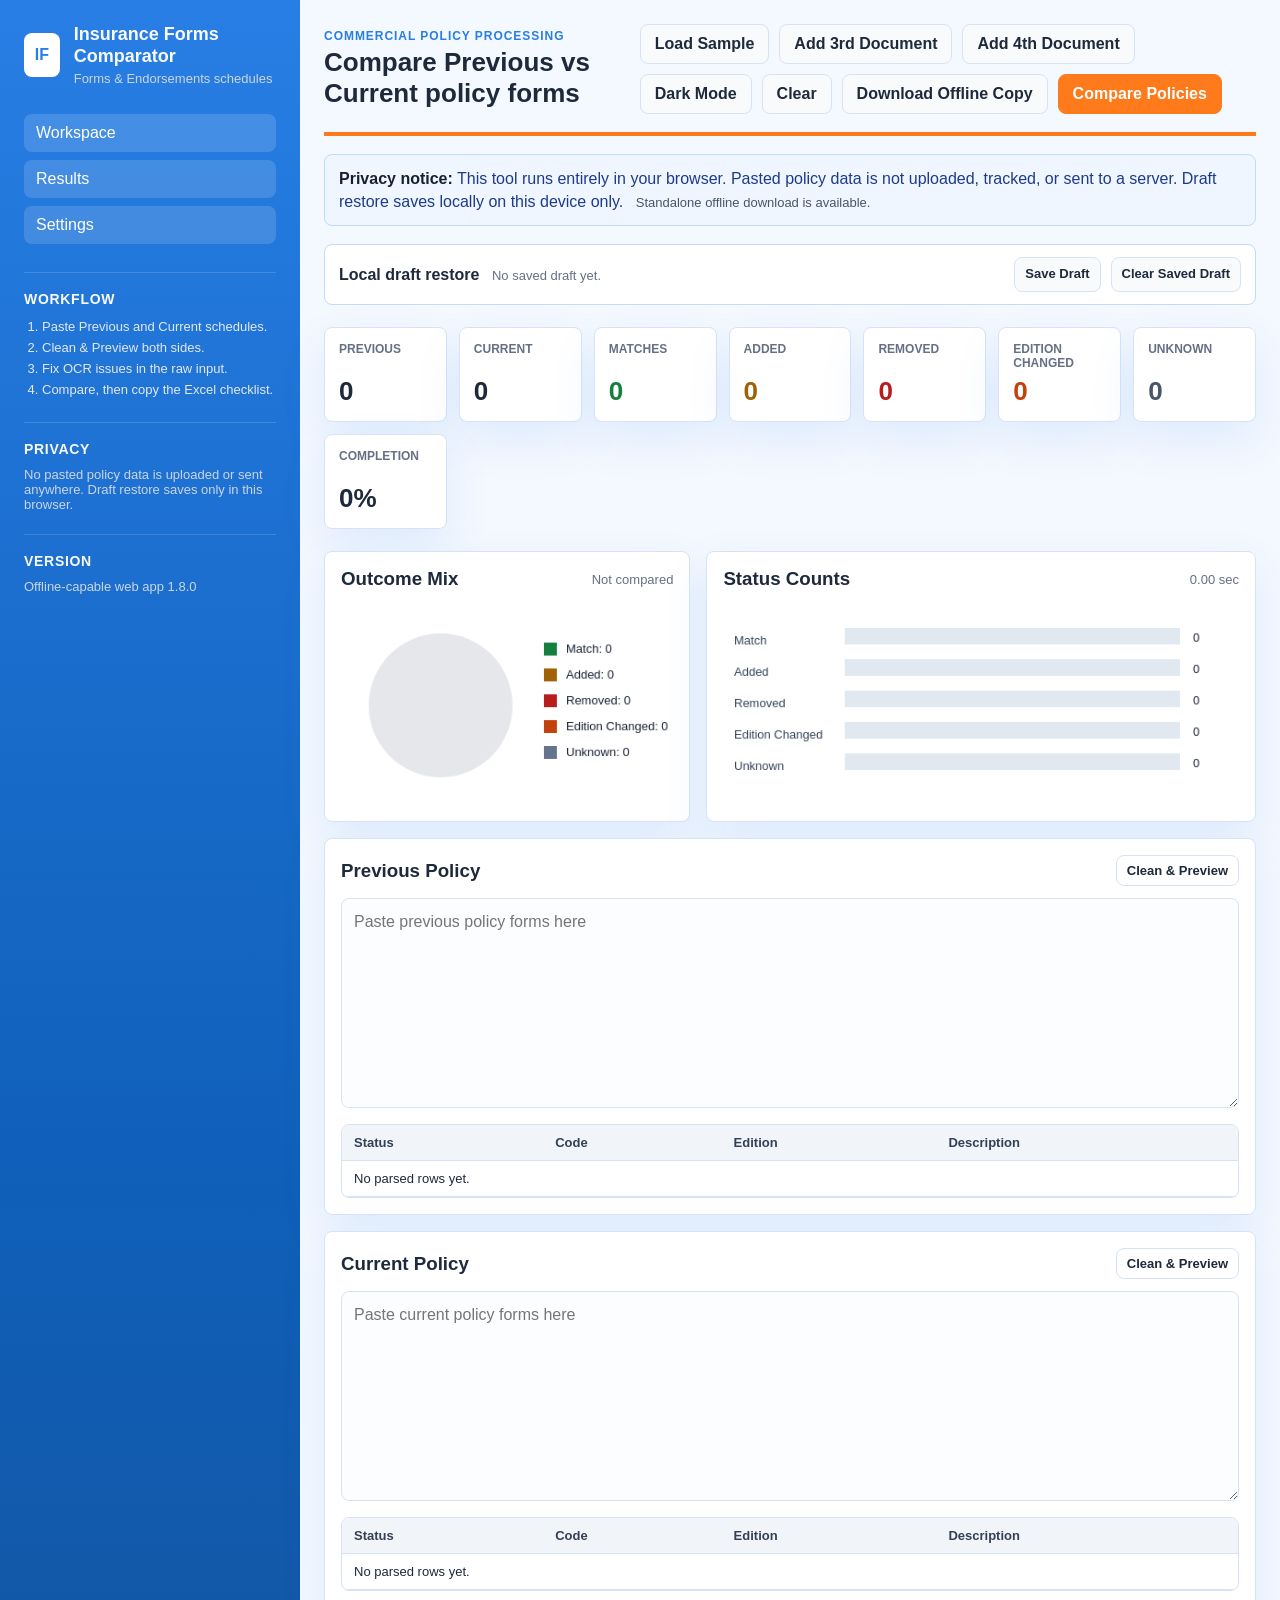
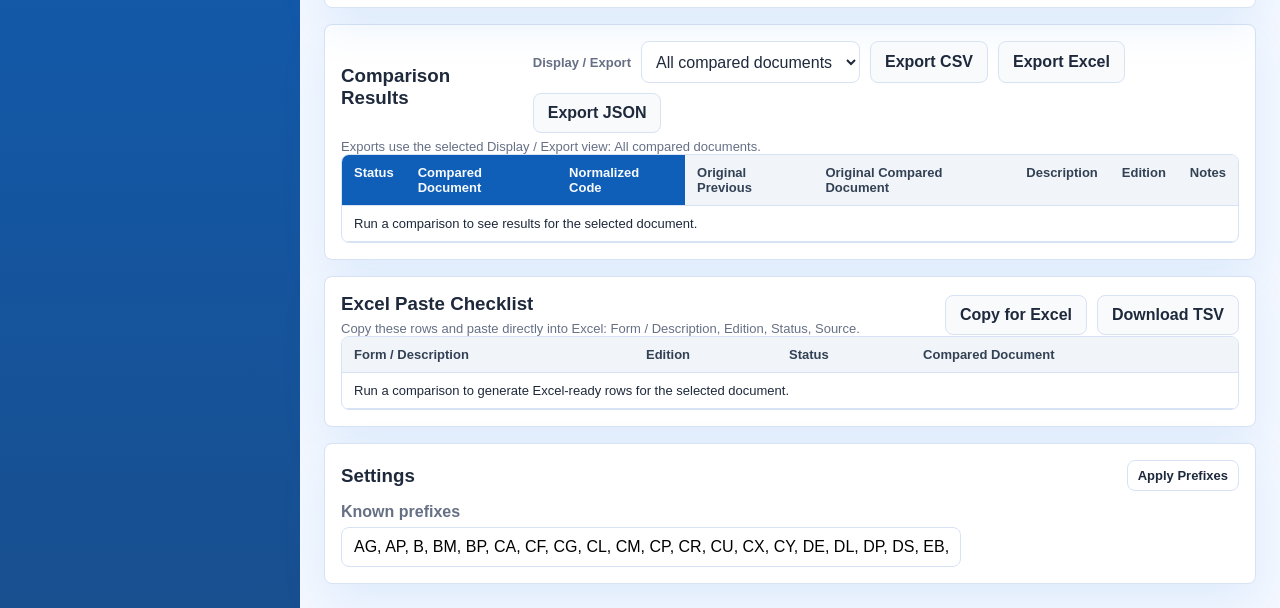
==== web/index.html @ 6ce3d9db "Initial offline forms checker backup" ====
<!doctype html>
<html lang="en">
  <head>
    <meta charset="utf-8" />
    <meta name="viewport" content="width=device-width, initial-scale=1" />
    <title>Insurance Forms Comparator</title>
    <meta
      name="description"
      content="Offline-capable browser comparator for insurance forms and endorsements schedules."
    />
    <meta name="theme-color" content="#111827" />
    <link rel="manifest" href="./manifest.json" />
    <link rel="stylesheet" href="./styles.css" />
  </head>
  <body>
    <div class="app-shell">
      <aside class="sidebar">
        <div class="brand">
          <div class="brand-mark">IF</div>
          <div>
            <h1>Insurance Forms Comparator</h1>
            <p>Forms & Endorsements schedules</p>
          </div>
        </div>

        <nav class="nav-list" aria-label="Workspace sections">
          <a href="#workspace">Workspace</a>
          <a href="#results">Results</a>
          <a href="#settings">Settings</a>
        </nav>

        <section class="side-panel">
          <h2>Workflow</h2>
          <ol>
          <li>Paste Previous and Current schedules.</li>
            <li>Clean & Preview both sides.</li>
            <li>Fix OCR issues in the raw input.</li>
          <li>Compare, then copy the Excel checklist.</li>
          </ol>
        </section>

        <section class="side-panel compact">
          <h2>Privacy</h2>
          <p>No pasted policy data is uploaded or sent anywhere. Draft restore saves only in this browser.</p>
        </section>

        <section class="side-panel compact">
          <h2>Version</h2>
          <p>Offline-capable web app 1.8.0</p>
        </section>
      </aside>

      <main class="main">
        <header class="topbar">
          <div>
            <p class="eyebrow">Commercial policy processing</p>
            <h2>Compare Previous vs Current policy forms</h2>
          </div>
          <div class="toolbar">
            <button class="btn secondary" id="loadSamplesBtn" type="button">Load Sample</button>
            <button class="btn secondary" id="showQuoteBtn" type="button">Add 3rd Document</button>
            <button class="btn secondary" id="showFourthBtn" type="button">Add 4th Document</button>
            <button class="btn secondary" id="themeToggleBtn" type="button">Dark Mode</button>
            <button class="btn secondary" id="clearBtn" type="button">Clear</button>
            <a class="btn secondary" id="downloadOfflineLink" href="./insurance-forms-comparator-offline.html" download>
              Download Offline Copy
            </a>
            <button class="btn primary" id="compareBtn" type="button">Compare Policies</button>
          </div>
        </header>

        <section class="privacy-banner" aria-label="Privacy and offline notice">
          <strong>Privacy notice:</strong>
          This tool runs entirely in your browser. Pasted policy data is not uploaded, tracked, or sent to a server.
          Draft restore saves locally on this device only.
          <span id="offlineStatus">Offline copy ready after first load.</span>
        </section>

        <section class="memory-banner" aria-label="Local draft restore">
          <div>
            <strong>Local draft restore</strong>
            <span id="memoryStatus">No saved draft yet.</span>
          </div>
          <div class="toolbar">
            <button class="btn secondary small" id="saveDraftBtn" type="button">Save Draft</button>
            <button class="btn secondary small" id="clearDraftBtn" type="button">Clear Saved Draft</button>
          </div>
        </section>

        <section class="metrics" aria-label="Comparison summary">
          <div class="metric">
            <span>Previous</span>
            <strong id="metricPrevious">0</strong>
          </div>
          <div class="metric">
            <span>Current</span>
            <strong id="metricCurrent">0</strong>
          </div>
          <div class="metric good">
            <span>Matches</span>
            <strong id="metricMatch">0</strong>
          </div>
          <div class="metric added">
            <span>Added</span>
            <strong id="metricAdded">0</strong>
          </div>
          <div class="metric removed">
            <span>Removed</span>
            <strong id="metricRemoved">0</strong>
          </div>
          <div class="metric changed">
            <span>Edition Changed</span>
            <strong id="metricChanged">0</strong>
          </div>
          <div class="metric unknown">
            <span>Unknown</span>
            <strong id="metricUnknown">0</strong>
          </div>
          <div class="metric">
            <span>Completion</span>
            <strong id="metricCompletion">0%</strong>
          </div>
        </section>

        <section class="dashboard-grid">
          <div class="chart-panel">
            <div class="section-head">
              <h3>Outcome Mix</h3>
              <span id="lastCompared">Not compared</span>
            </div>
            <canvas id="pieChart" width="360" height="220" aria-label="Outcome mix chart"></canvas>
          </div>
          <div class="chart-panel">
            <div class="section-head">
              <h3>Status Counts</h3>
              <span id="comparisonTime">0.00 sec</span>
            </div>
            <canvas id="barChart" width="560" height="220" aria-label="Status count chart"></canvas>
          </div>
        </section>

        <section class="workspace" id="workspace">
          <article class="policy-pane">
            <div class="section-head">
              <h3>Previous Policy</h3>
              <button class="btn small" id="cleanPreviousBtn" type="button">Clean & Preview</button>
            </div>
            <textarea id="previousInput" spellcheck="false" placeholder="Paste previous policy forms here"></textarea>
            <div class="preview-table-wrap">
              <table>
                <thead>
                  <tr>
                    <th>Status</th>
                    <th>Code</th>
                    <th>Edition</th>
                    <th>Description</th>
                  </tr>
                </thead>
                <tbody id="previousPreview"></tbody>
              </table>
            </div>
          </article>

          <article class="policy-pane">
            <div class="section-head">
              <h3>Current Policy</h3>
              <button class="btn small" id="cleanCurrentBtn" type="button">Clean & Preview</button>
            </div>
            <textarea id="currentInput" spellcheck="false" placeholder="Paste current policy forms here"></textarea>
            <div class="preview-table-wrap">
              <table>
                <thead>
                  <tr>
                    <th>Status</th>
                    <th>Code</th>
                    <th>Edition</th>
                    <th>Description</th>
                  </tr>
                </thead>
                <tbody id="currentPreview"></tbody>
              </table>
            </div>
          </article>

          <article class="policy-pane optional-doc hidden" id="quotePane">
            <div class="section-head">
              <h3>Quote / 3rd Document</h3>
              <div class="toolbar">
                <button class="btn small" id="collapseQuoteBtn" type="button">Minimize</button>
                <button class="btn small danger" id="removeQuoteBtn" type="button">Remove</button>
                <button class="btn small" id="cleanQuoteBtn" type="button">Clean & Preview</button>
              </div>
            </div>
            <textarea id="quoteInput" spellcheck="false" placeholder="Paste quote or third schedule here"></textarea>
            <div class="preview-table-wrap">
              <table>
                <thead>
                  <tr>
                    <th>Status</th>
                    <th>Code</th>
                    <th>Edition</th>
                    <th>Description</th>
                  </tr>
                </thead>
                <tbody id="quotePreview"></tbody>
              </table>
            </div>
          </article>

          <article class="policy-pane optional-doc hidden" id="fourthPane">
            <div class="section-head">
              <h3>4th Document</h3>
              <div class="toolbar">
                <button class="btn small" id="collapseFourthBtn" type="button">Minimize</button>
                <button class="btn small danger" id="removeFourthBtn" type="button">Remove</button>
                <button class="btn small" id="cleanFourthBtn" type="button">Clean & Preview</button>
              </div>
            </div>
            <textarea id="fourthInput" spellcheck="false" placeholder="Paste fourth schedule here"></textarea>
            <div class="preview-table-wrap">
              <table>
                <thead>
                  <tr>
                    <th>Status</th>
                    <th>Code</th>
                    <th>Edition</th>
                    <th>Description</th>
                  </tr>
                </thead>
                <tbody id="fourthPreview"></tbody>
              </table>
            </div>
          </article>
        </section>

        <section class="results-section" id="results">
          <div class="section-head">
            <h3>Comparison Results</h3>
            <div class="toolbar">
              <label class="select-label" for="resultViewSelect">Display / Export</label>
              <select id="resultViewSelect">
                <option value="all">All compared documents</option>
                <option value="Current Policy">Current Policy</option>
                <option value="Quote / 3rd Document">3rd Document</option>
                <option value="4th Document">4th Document</option>
              </select>
              <button class="btn secondary" id="exportCsvBtn" type="button">Export CSV</button>
              <button class="btn secondary" id="exportExcelBtn" type="button">Export Excel</button>
              <button class="btn secondary" id="exportJsonBtn" type="button">Export JSON</button>
            </div>
          </div>
          <p class="section-note" id="exportScopeNote">Exports use the selected Display / Export view.</p>
          <div class="results-table-wrap">
            <table class="result-table">
              <thead>
                <tr>
                  <th>Status</th>
                  <th>Compared Document</th>
                  <th>Normalized Code</th>
                  <th>Original Previous</th>
                  <th>Original Compared Document</th>
                  <th>Description</th>
                  <th>Edition</th>
                  <th>Notes</th>
                </tr>
              </thead>
              <tbody id="resultsBody"></tbody>
            </table>
          </div>
        </section>

        <section class="results-section" id="excelChecklist">
          <div class="section-head">
            <div>
              <h3>Excel Paste Checklist</h3>
              <p class="section-note">Copy these rows and paste directly into Excel: Form / Description, Edition, Status, Source.</p>
            </div>
            <div class="toolbar">
              <button class="btn secondary" id="copyExcelBtn" type="button">Copy for Excel</button>
              <button class="btn secondary" id="downloadTsvBtn" type="button">Download TSV</button>
            </div>
          </div>
          <div class="results-table-wrap">
            <table>
              <thead>
                <tr>
                  <th>Form / Description</th>
                  <th>Edition</th>
                  <th>Status</th>
                  <th>Compared Document</th>
                </tr>
              </thead>
              <tbody id="excelChecklistBody"></tbody>
            </table>
          </div>
        </section>

        <section class="settings-section" id="settings">
          <div class="section-head">
            <h3>Settings</h3>
            <button class="btn small" id="applySettingsBtn" type="button">Apply Prefixes</button>
          </div>
          <label for="prefixInput">Known prefixes</label>
          <input
            id="prefixInput"
            type="text"
            value="AG, AP, B, BM, BP, CA, CF, CG, CL, CM, CP, CR, CU, CX, CY, DE, DL, DP, DS, EB, EP, FB, FL, FO, FP, GI, HO, IH, IL, IM, IN, MC, MI, MM, MP, OP, PM, PP, PR, SE, SF, TC, WC"
          />
        </section>
      </main>
    </div>

    <script src="./parser.js"></script>
    <script src="./compare.js"></script>
    <script src="./app.js"></script>
  </body>
</html>
---- web/styles.css ----
:root {
  --bg: #f4f8ff;
  --panel: #ffffff;
  --ink: #1e293b;
  --muted: #667085;
  --line: #d7e3f5;
  --navy: #0f4c9a;
  --blue: #287ee4;
  --blue-dark: #0f5fb9;
  --accent: #ff7a1a;
  --accent-dark: #e35f00;
  --green: #15803d;
  --green-bg: #dcfce7;
  --yellow: #a16207;
  --yellow-bg: #fef9c3;
  --red: #b91c1c;
  --red-bg: #fee2e2;
  --orange: #c2410c;
  --orange-bg: #ffedd5;
  --gray-bg: #e5e7eb;
  --shadow: 0 18px 45px rgba(40, 126, 228, 0.1);
}

:root[data-theme="dark"] {
  --bg: #0b1220;
  --panel: #111827;
  --ink: #e5eefb;
  --muted: #a8b3c7;
  --line: #26364f;
  --navy: #60a5fa;
  --blue: #60a5fa;
  --blue-dark: #2563eb;
  --accent: #fb923c;
  --accent-dark: #f97316;
  --green: #86efac;
  --green-bg: #123421;
  --yellow: #fde68a;
  --yellow-bg: #3d330b;
  --red: #fca5a5;
  --red-bg: #3d1618;
  --orange: #fdba74;
  --orange-bg: #3f2411;
  --gray-bg: #273142;
  --shadow: 0 18px 45px rgba(0, 0, 0, 0.28);
}

* {
  box-sizing: border-box;
}

body {
  margin: 0;
  background: var(--bg);
  color: var(--ink);
  font-family: Aptos, "Segoe UI", Arial, sans-serif;
}

:root[data-theme="dark"] .sidebar {
  background: linear-gradient(180deg, #123b74 0%, #0b2c59 55%, #081f3d 100%);
}

:root[data-theme="dark"] .brand-mark {
  background: #eaf4ff;
  color: #0f5fb9;
}

:root[data-theme="dark"] .nav-list a {
  background: rgba(255, 255, 255, 0.1);
}

:root[data-theme="dark"] .privacy-banner {
  background: #102647;
  border-color: #1e5da8;
  color: #dbeafe;
}

:root[data-theme="dark"] .privacy-banner strong,
:root[data-theme="dark"] .privacy-banner span {
  color: #e5eefb;
}

:root[data-theme="dark"] .memory-banner {
  background: #111827;
  border-color: #26364f;
}

:root[data-theme="dark"] textarea,
:root[data-theme="dark"] input,
:root[data-theme="dark"] select,
:root[data-theme="dark"] .btn.secondary {
  background: #0f172a;
  border-color: #2c3f5f;
  color: #e5eefb;
}

:root[data-theme="dark"] th {
  background: #1f2d44;
  color: #e5eefb;
}

:root[data-theme="dark"] .result-table th:nth-child(-n + 3) {
  background: #1d4ed8;
}

:root[data-theme="dark"] tr.status-match td:nth-child(-n + 3) {
  background: #1b5e33;
}

:root[data-theme="dark"] tr.status-added td:nth-child(-n + 3) {
  background: #6d5408;
}

:root[data-theme="dark"] tr.status-removed td:nth-child(-n + 3) {
  background: #6f1d1d;
}

:root[data-theme="dark"] tr.status-edition-changed td:nth-child(-n + 3),
:root[data-theme="dark"] tr.status-revised td:nth-child(-n + 3) {
  background: #7c3d12;
}

:root[data-theme="dark"] tr.status-unknown-format td:nth-child(-n + 3),
:root[data-theme="dark"] tr.status-unknown td:nth-child(-n + 3) {
  background: #334155;
}

button,
input,
textarea {
  font: inherit;
}

.app-shell {
  display: grid;
  grid-template-columns: 300px minmax(0, 1fr);
  min-height: 100vh;
}

.sidebar {
  background: linear-gradient(180deg, #287ee4 0%, #0f5fb9 54%, #184f8f 100%);
  color: #f8fafc;
  padding: 24px;
}

.brand {
  display: flex;
  gap: 14px;
  align-items: center;
}

.brand-mark {
  display: grid;
  width: 44px;
  height: 44px;
  place-items: center;
  border: 1px solid rgba(255, 255, 255, 0.24);
  background: #ffffff;
  color: #287ee4;
  border-radius: 8px;
  font-weight: 800;
}

.brand h1 {
  margin: 0;
  font-size: 18px;
  line-height: 1.2;
}

.brand p,
.side-panel p {
  margin: 4px 0 0;
  color: #cbd5e1;
  font-size: 13px;
}

.nav-list {
  display: grid;
  gap: 8px;
  margin: 28px 0;
}

.nav-list a {
  color: #ffffff;
  text-decoration: none;
  padding: 10px 12px;
  border-radius: 8px;
  background: rgba(255, 255, 255, 0.14);
}

.side-panel {
  padding-top: 18px;
  border-top: 1px solid rgba(255, 255, 255, 0.15);
}

.side-panel h2 {
  margin: 0 0 10px;
  font-size: 14px;
  text-transform: uppercase;
  letter-spacing: 0.05em;
}

.side-panel ol {
  margin: 0;
  padding-left: 18px;
  color: #e2e8f0;
  line-height: 1.6;
  font-size: 13px;
}

.compact {
  margin-top: 22px;
}

.main {
  padding: 24px;
  min-width: 0;
}

.topbar,
.section-head {
  display: flex;
  align-items: center;
  justify-content: space-between;
  gap: 16px;
}

.eyebrow {
  margin: 0 0 4px;
  color: var(--blue);
  font-size: 12px;
  font-weight: 700;
  letter-spacing: 0.08em;
  text-transform: uppercase;
}

.topbar h2,
.section-head h3 {
  margin: 0;
}

.topbar h2 {
  font-size: 26px;
}

.toolbar {
  display: flex;
  flex-wrap: wrap;
  gap: 10px;
}

.privacy-banner,
.memory-banner {
  margin: 18px 0 0;
  padding: 12px 14px;
  border: 1px solid #bfdbfe;
  border-radius: 8px;
  background: #eff6ff;
  color: #1e3a8a;
  line-height: 1.45;
}

.privacy-banner strong {
  color: #172033;
}

.privacy-banner span {
  display: inline-block;
  margin-left: 8px;
  color: #475569;
  font-size: 13px;
}

.memory-banner {
  display: flex;
  align-items: center;
  justify-content: space-between;
  gap: 12px;
  background: #ffffff;
  color: var(--ink);
}

.memory-banner span {
  margin-left: 8px;
  color: var(--muted);
  font-size: 13px;
}

.hidden {
  display: none;
}

.collapsed-doc textarea,
.collapsed-doc .preview-table-wrap {
  display: none;
}

.collapsed-doc {
  box-shadow: none;
}

.section-note {
  margin: 6px 0 0;
  color: var(--muted);
  font-size: 13px;
}

.btn {
  display: inline-flex;
  align-items: center;
  border: 1px solid var(--line);
  background: #fff;
  color: var(--ink);
  padding: 10px 14px;
  border-radius: 8px;
  cursor: pointer;
  font-weight: 700;
  text-decoration: none;
}

.btn:hover {
  border-color: #93c5fd;
}

.btn.primary {
  background: var(--accent);
  color: #fff;
  border-color: var(--accent);
}

.btn.primary:hover {
  background: var(--accent-dark);
  border-color: var(--accent-dark);
}

.btn.secondary {
  background: #f8fafc;
}

.topbar {
  border-bottom: 4px solid var(--accent);
  padding-bottom: 18px;
}

.btn.small {
  padding: 7px 10px;
  font-size: 13px;
}

.btn.danger {
  color: var(--red);
  border-color: #fecaca;
  background: #fff7f7;
}

.select-label {
  align-self: center;
  color: var(--muted);
  font-size: 13px;
  font-weight: 700;
}

select {
  min-height: 42px;
  border: 1px solid var(--line);
  border-radius: 8px;
  background: #fff;
  color: var(--ink);
  padding: 0 10px;
  font: inherit;
}

.metrics {
  display: grid;
  grid-template-columns: repeat(auto-fit, minmax(118px, 1fr));
  gap: 12px;
  margin: 22px 0;
}

.metric,
.chart-panel,
.policy-pane,
.results-section,
.settings-section {
  background: var(--panel);
  border: 1px solid var(--line);
  border-radius: 8px;
  box-shadow: var(--shadow);
}

.metric {
  padding: 14px;
}

.metric span {
  display: block;
  min-height: 34px;
  color: var(--muted);
  font-size: 12px;
  font-weight: 700;
  text-transform: uppercase;
}

.metric strong {
  font-size: 26px;
}

.metric.good strong {
  color: var(--green);
}

.metric.added strong {
  color: var(--yellow);
}

.metric.removed strong {
  color: var(--red);
}

.metric.changed strong {
  color: var(--orange);
}

.metric.unknown strong {
  color: #475569;
}

.dashboard-grid,
.workspace {
  display: grid;
  grid-template-columns: 0.8fr 1.2fr;
  gap: 16px;
  margin-bottom: 16px;
}

.chart-panel,
.policy-pane,
.results-section,
.settings-section {
  padding: 16px;
  min-width: 0;
}

.section-head span {
  color: var(--muted);
  font-size: 13px;
}

canvas {
  display: block;
  width: 100%;
  max-height: 240px;
  margin-top: 12px;
}

textarea {
  width: 100%;
  height: 210px;
  margin: 12px 0;
  padding: 12px;
  border: 1px solid var(--line);
  border-radius: 8px;
  resize: vertical;
  color: var(--ink);
  background: #fbfdff;
  line-height: 1.4;
}

.preview-table-wrap,
.results-table-wrap {
  overflow: auto;
  border: 1px solid var(--line);
  border-radius: 8px;
}

table {
  width: 100%;
  border-collapse: collapse;
  min-width: 680px;
}

th,
td {
  padding: 10px 12px;
  border-bottom: 1px solid var(--line);
  text-align: left;
  vertical-align: top;
  font-size: 13px;
}

th {
  background: #f1f5f9;
  color: #334155;
  font-weight: 800;
}

.result-table th:nth-child(-n + 3) {
  background: var(--blue-dark);
  color: #f8fafc;
}

.result-group-row td {
  background: linear-gradient(90deg, var(--blue-dark), var(--blue)) !important;
  color: #f8fafc;
  font-weight: 800;
  letter-spacing: 0.01em;
}

.result-group-button {
  border: 0;
  background: transparent;
  color: inherit;
  cursor: pointer;
  font: inherit;
  font-weight: 800;
  padding: 0;
}

.result-group-meta {
  color: #eaf4ff;
  font-weight: 600;
  margin-left: 10px;
}

tr.status-match td {
  background: var(--green-bg);
}

tr.status-match td:nth-child(-n + 3) {
  background: #bbf7d0;
}

tr.status-added td {
  background: var(--yellow-bg);
}

tr.status-added td:nth-child(-n + 3) {
  background: #fde68a;
}

tr.status-removed td {
  background: var(--red-bg);
}

tr.status-removed td:nth-child(-n + 3) {
  background: #fecaca;
}

tr.status-edition-changed td {
  background: var(--orange-bg);
}

tr.status-edition-changed td:nth-child(-n + 3),
tr.status-revised td:nth-child(-n + 3) {
  background: #fed7aa;
}

tr.status-revised td {
  background: var(--orange-bg);
}

tr.status-unknown-format td,
tr.status-unknown td {
  background: var(--gray-bg);
}

tr.status-unknown-format td:nth-child(-n + 3),
tr.status-unknown td:nth-child(-n + 3) {
  background: #cbd5e1;
}

.results-section {
  margin-bottom: 16px;
}

.settings-section label {
  display: block;
  margin: 12px 0 6px;
  color: var(--muted);
  font-weight: 700;
}

.settings-section input {
  width: 100%;
  max-width: 620px;
  padding: 10px 12px;
  border: 1px solid var(--line);
  border-radius: 8px;
}

@media (max-width: 1500px) {
  .workspace {
    grid-template-columns: 1fr;
  }
}

@media (max-width: 1180px) {
  .app-shell {
    grid-template-columns: 1fr;
  }

  .sidebar {
    position: static;
  }

  .dashboard-grid {
    grid-template-columns: 1fr;
  }
}

@media (max-width: 700px) {
  .main,
  .sidebar {
    padding: 16px;
  }

  .topbar,
  .section-head,
  .memory-banner {
    align-items: flex-start;
    flex-direction: column;
  }

  .metrics {
    grid-template-columns: repeat(2, minmax(120px, 1fr));
  }
}
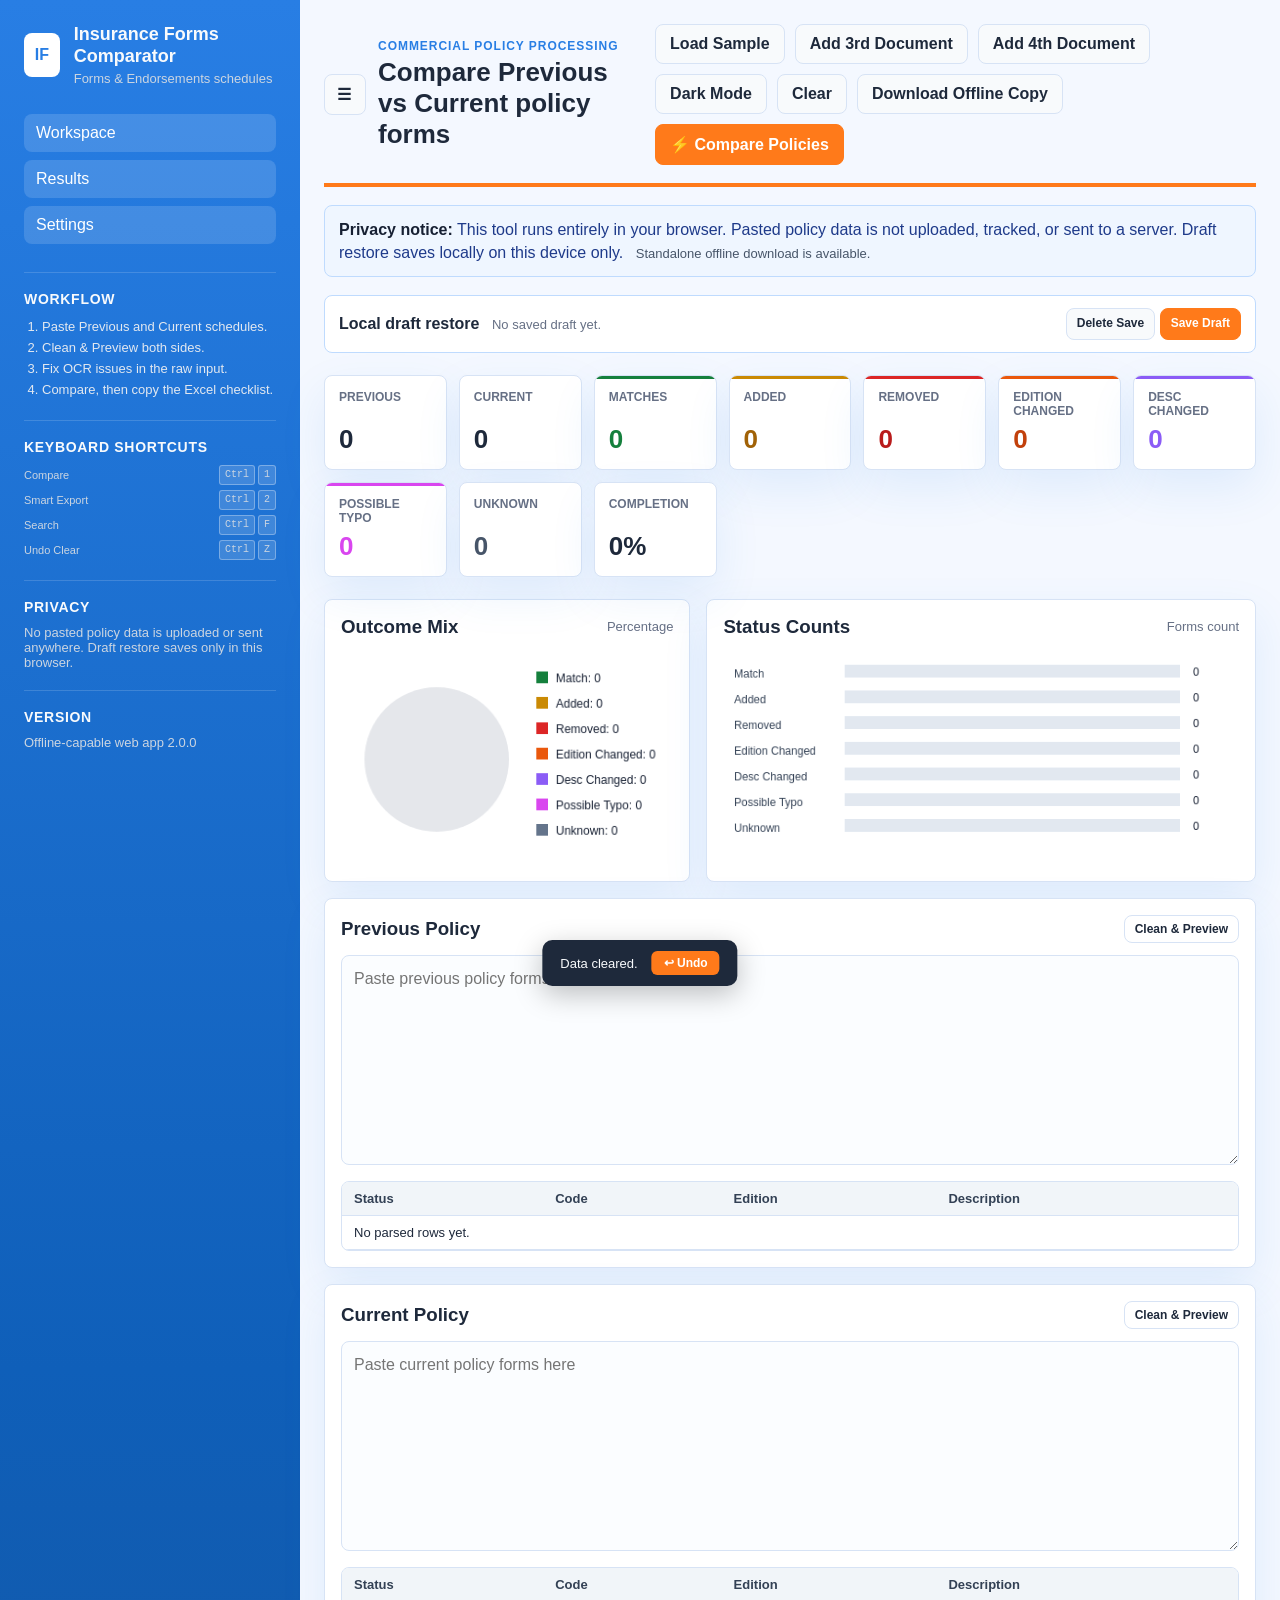
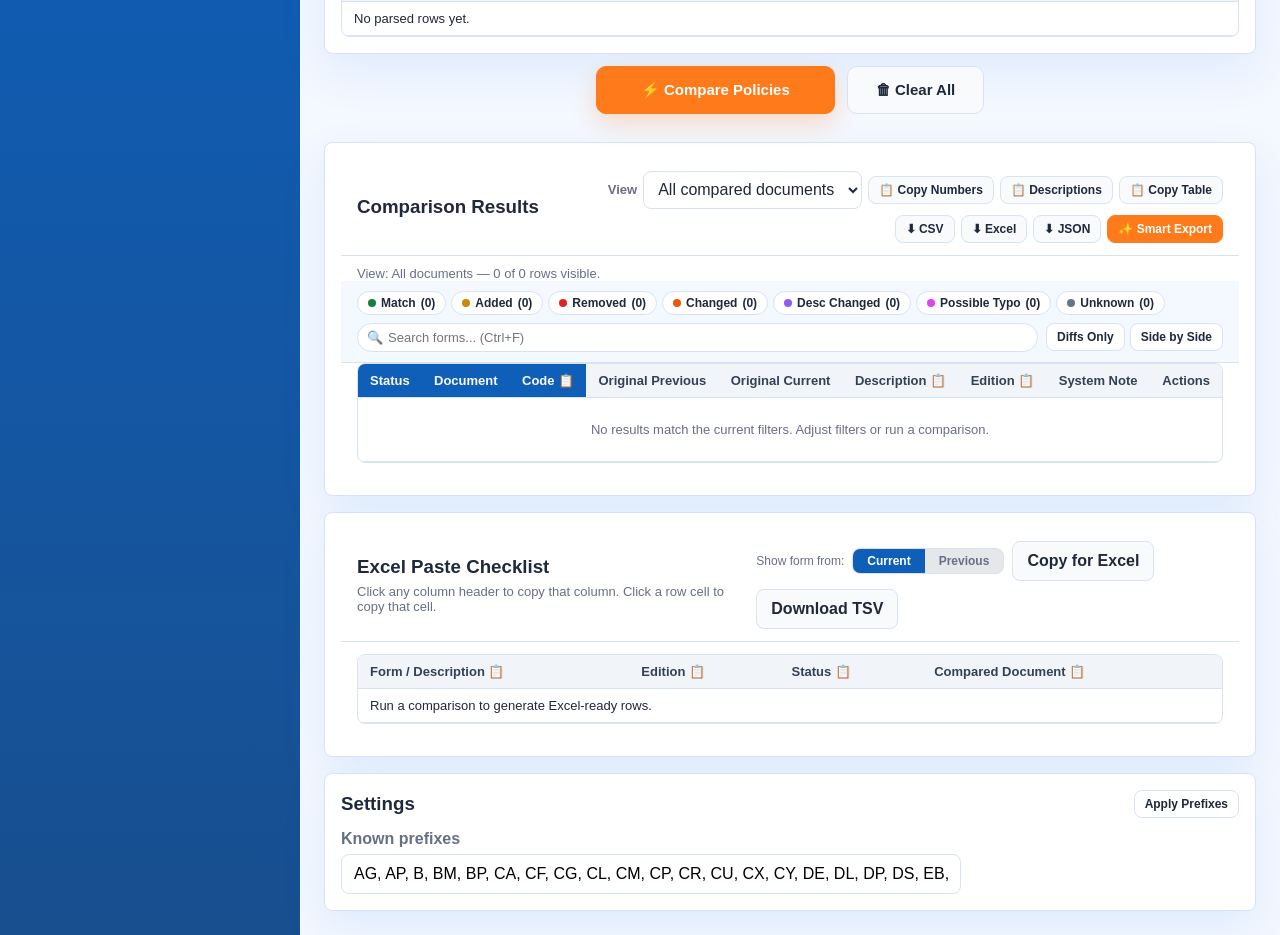
==== commit d34f737f: "feat: click-to-copy column headers, checklist toggle, sidebar fix, Vercel config - Add click-to-copy" ====
--- a/web/index.html
+++ b/web/index.html
@@ -6,7 +6,7 @@
     <title>Insurance Forms Comparator</title>
     <meta
       name="description"
-      content="Offline-capable browser comparator for insurance forms and endorsements schedules."
+      content="Offline-capable browser comparator for insurance forms and endorsements schedules. v2.0"
     />
     <meta name="theme-color" content="#111827" />
     <link rel="manifest" href="./manifest.json" />
@@ -14,12 +14,13 @@
   </head>
   <body>
     <div class="app-shell">
+      <!-- ===== SIDEBAR ===== -->
       <aside class="sidebar">
         <div class="brand">
           <div class="brand-mark">IF</div>
           <div>
             <h1>Insurance Forms Comparator</h1>
-            <p>Forms & Endorsements schedules</p>
+            <p>Forms &amp; Endorsements schedules</p>
           </div>
         </div>
 
@@ -32,11 +33,21 @@
         <section class="side-panel">
           <h2>Workflow</h2>
           <ol>
-          <li>Paste Previous and Current schedules.</li>
-            <li>Clean & Preview both sides.</li>
+            <li>Paste Previous and Current schedules.</li>
+            <li>Clean &amp; Preview both sides.</li>
             <li>Fix OCR issues in the raw input.</li>
-          <li>Compare, then copy the Excel checklist.</li>
+            <li>Compare, then copy the Excel checklist.</li>
           </ol>
+        </section>
+
+        <section class="side-panel compact">
+          <h2>Keyboard Shortcuts</h2>
+          <div class="shortcuts-list">
+            <div class="shortcut-row"><span>Compare</span><span><kbd class="kbd">Ctrl</kbd> <kbd class="kbd">1</kbd></span></div>
+            <div class="shortcut-row"><span>Smart Export</span><span><kbd class="kbd">Ctrl</kbd> <kbd class="kbd">2</kbd></span></div>
+            <div class="shortcut-row"><span>Search</span><span><kbd class="kbd">Ctrl</kbd> <kbd class="kbd">F</kbd></span></div>
+            <div class="shortcut-row"><span>Undo Clear</span><span><kbd class="kbd">Ctrl</kbd> <kbd class="kbd">Z</kbd></span></div>
+          </div>
         </section>
 
         <section class="side-panel compact">
@@ -46,15 +57,19 @@
 
         <section class="side-panel compact">
           <h2>Version</h2>
-          <p>Offline-capable web app 1.8.0</p>
+          <p>Offline-capable web app 2.0.0</p>
         </section>
       </aside>
 
+      <!-- ===== MAIN ===== -->
       <main class="main">
         <header class="topbar">
-          <div>
-            <p class="eyebrow">Commercial policy processing</p>
-            <h2>Compare Previous vs Current policy forms</h2>
+          <div style="display: flex; align-items: center; gap: 12px;">
+            <button class="btn secondary" id="toggleSidebarBtn" type="button" title="Toggle Sidebar" style="padding: 10px 12px; min-width: 42px;">☰</button>
+            <div>
+              <p class="eyebrow">Commercial policy processing</p>
+              <h2>Compare Previous vs Current policy forms</h2>
+            </div>
           </div>
           <div class="toolbar">
             <button class="btn secondary" id="loadSamplesBtn" type="button">Load Sample</button>
@@ -65,7 +80,7 @@
             <a class="btn secondary" id="downloadOfflineLink" href="./insurance-forms-comparator-offline.html" download>
               Download Offline Copy
             </a>
-            <button class="btn primary" id="compareBtn" type="button">Compare Policies</button>
+            <button class="btn primary" id="compareBtn" type="button">⚡ Compare Policies</button>
           </div>
         </header>
 
@@ -81,104 +96,69 @@
             <strong>Local draft restore</strong>
             <span id="memoryStatus">No saved draft yet.</span>
           </div>
-          <div class="toolbar">
-            <button class="btn secondary small" id="saveDraftBtn" type="button">Save Draft</button>
-            <button class="btn secondary small" id="clearDraftBtn" type="button">Clear Saved Draft</button>
-          </div>
-        </section>
-
+          <div>
+            <button class="btn secondary small" id="clearDraftBtn" type="button">Delete Save</button>
+            <button class="btn primary small" id="saveDraftBtn" type="button">Save Draft</button>
+            <button class="btn small danger" id="undoBtn" type="button" title="Recover cleared tables (Ctrl+Z)" style="display:none;">Undo Clear</button>
+          </div>
+        </section>
+
+        <!-- ===== METRICS ===== -->
         <section class="metrics" aria-label="Comparison summary">
-          <div class="metric">
-            <span>Previous</span>
-            <strong id="metricPrevious">0</strong>
-          </div>
-          <div class="metric">
-            <span>Current</span>
-            <strong id="metricCurrent">0</strong>
-          </div>
-          <div class="metric good">
-            <span>Matches</span>
-            <strong id="metricMatch">0</strong>
-          </div>
-          <div class="metric added">
-            <span>Added</span>
-            <strong id="metricAdded">0</strong>
-          </div>
-          <div class="metric removed">
-            <span>Removed</span>
-            <strong id="metricRemoved">0</strong>
-          </div>
-          <div class="metric changed">
-            <span>Edition Changed</span>
-            <strong id="metricChanged">0</strong>
-          </div>
-          <div class="metric unknown">
-            <span>Unknown</span>
-            <strong id="metricUnknown">0</strong>
-          </div>
-          <div class="metric">
-            <span>Completion</span>
-            <strong id="metricCompletion">0%</strong>
-          </div>
-        </section>
-
+          <div class="metric"><span>Previous</span><strong id="metricPrevious">0</strong></div>
+          <div class="metric"><span>Current</span><strong id="metricCurrent">0</strong></div>
+          <div class="metric good"><span>Matches</span><strong id="metricMatch">0</strong></div>
+          <div class="metric added"><span>Added</span><strong id="metricAdded">0</strong></div>
+          <div class="metric removed"><span>Removed</span><strong id="metricRemoved">0</strong></div>
+          <div class="metric changed"><span>Edition Changed</span><strong id="metricChanged">0</strong></div>
+          <div class="metric desc-changed"><span>Desc Changed</span><strong id="metricDescChanged">0</strong></div>
+          <div class="metric typo"><span>Possible Typo</span><strong id="metricTypo">0</strong></div>
+          <div class="metric unknown"><span>Unknown</span><strong id="metricUnknown">0</strong></div>
+          <div class="metric"><span>Completion</span><strong id="metricCompletion">0%</strong></div>
+        </section>
+
+        <!-- ===== HTML CHARTS ===== -->
+        <!-- Charts side-by-side -->
         <section class="dashboard-grid">
           <div class="chart-panel">
             <div class="section-head">
               <h3>Outcome Mix</h3>
-              <span id="lastCompared">Not compared</span>
-            </div>
-            <canvas id="pieChart" width="360" height="220" aria-label="Outcome mix chart"></canvas>
+              <span>Percentage</span>
+            </div>
+            <canvas id="pieChart" width="340" height="220" aria-label="Status distribution chart"></canvas>
           </div>
           <div class="chart-panel">
             <div class="section-head">
               <h3>Status Counts</h3>
-              <span id="comparisonTime">0.00 sec</span>
+              <span>Forms count</span>
             </div>
             <canvas id="barChart" width="560" height="220" aria-label="Status count chart"></canvas>
           </div>
         </section>
 
+        <!-- ===== WORKSPACE ===== -->
         <section class="workspace" id="workspace">
           <article class="policy-pane">
             <div class="section-head">
               <h3>Previous Policy</h3>
-              <button class="btn small" id="cleanPreviousBtn" type="button">Clean & Preview</button>
+              <button class="btn small" id="cleanPreviousBtn" type="button">Clean &amp; Preview</button>
             </div>
             <textarea id="previousInput" spellcheck="false" placeholder="Paste previous policy forms here"></textarea>
             <div class="preview-table-wrap">
-              <table>
-                <thead>
-                  <tr>
-                    <th>Status</th>
-                    <th>Code</th>
-                    <th>Edition</th>
-                    <th>Description</th>
-                  </tr>
-                </thead>
-                <tbody id="previousPreview"></tbody>
-              </table>
+              <table><thead><tr><th>Status</th><th>Code</th><th>Edition</th><th>Description</th></tr></thead>
+              <tbody id="previousPreview"></tbody></table>
             </div>
           </article>
 
           <article class="policy-pane">
             <div class="section-head">
               <h3>Current Policy</h3>
-              <button class="btn small" id="cleanCurrentBtn" type="button">Clean & Preview</button>
+              <button class="btn small" id="cleanCurrentBtn" type="button">Clean &amp; Preview</button>
             </div>
             <textarea id="currentInput" spellcheck="false" placeholder="Paste current policy forms here"></textarea>
             <div class="preview-table-wrap">
-              <table>
-                <thead>
-                  <tr>
-                    <th>Status</th>
-                    <th>Code</th>
-                    <th>Edition</th>
-                    <th>Description</th>
-                  </tr>
-                </thead>
-                <tbody id="currentPreview"></tbody>
-              </table>
+              <table><thead><tr><th>Status</th><th>Code</th><th>Edition</th><th>Description</th></tr></thead>
+              <tbody id="currentPreview"></tbody></table>
             </div>
           </article>
 
@@ -188,22 +168,13 @@
               <div class="toolbar">
                 <button class="btn small" id="collapseQuoteBtn" type="button">Minimize</button>
                 <button class="btn small danger" id="removeQuoteBtn" type="button">Remove</button>
-                <button class="btn small" id="cleanQuoteBtn" type="button">Clean & Preview</button>
+                <button class="btn small" id="cleanQuoteBtn" type="button">Clean &amp; Preview</button>
               </div>
             </div>
             <textarea id="quoteInput" spellcheck="false" placeholder="Paste quote or third schedule here"></textarea>
             <div class="preview-table-wrap">
-              <table>
-                <thead>
-                  <tr>
-                    <th>Status</th>
-                    <th>Code</th>
-                    <th>Edition</th>
-                    <th>Description</th>
-                  </tr>
-                </thead>
-                <tbody id="quotePreview"></tbody>
-              </table>
+              <table><thead><tr><th>Status</th><th>Code</th><th>Edition</th><th>Description</th></tr></thead>
+              <tbody id="quotePreview"></tbody></table>
             </div>
           </article>
 
@@ -213,101 +184,188 @@
               <div class="toolbar">
                 <button class="btn small" id="collapseFourthBtn" type="button">Minimize</button>
                 <button class="btn small danger" id="removeFourthBtn" type="button">Remove</button>
-                <button class="btn small" id="cleanFourthBtn" type="button">Clean & Preview</button>
+                <button class="btn small" id="cleanFourthBtn" type="button">Clean &amp; Preview</button>
               </div>
             </div>
             <textarea id="fourthInput" spellcheck="false" placeholder="Paste fourth schedule here"></textarea>
             <div class="preview-table-wrap">
-              <table>
-                <thead>
-                  <tr>
-                    <th>Status</th>
-                    <th>Code</th>
-                    <th>Edition</th>
-                    <th>Description</th>
-                  </tr>
-                </thead>
-                <tbody id="fourthPreview"></tbody>
-              </table>
+              <table><thead><tr><th>Status</th><th>Code</th><th>Edition</th><th>Description</th></tr></thead>
+              <tbody id="fourthPreview"></tbody></table>
             </div>
           </article>
         </section>
 
+        <!-- ===== COMPARE ACTION BAR ===== -->
+        <div class="compare-action-bar">
+          <button class="btn primary large-compare-btn" id="compareBtnWorkspace" type="button">⚡ Compare Policies</button>
+          <button class="btn secondary large-clear-btn" id="clearBtnWorkspace" type="button">🗑 Clear All</button>
+        </div>
+
+        <!-- ===== RESULTS SECTION ===== -->
         <section class="results-section" id="results">
-          <div class="section-head">
+          <!-- Head row: title + copy/export buttons -->
+          <div class="results-section-head">
             <h3>Comparison Results</h3>
-            <div class="toolbar">
-              <label class="select-label" for="resultViewSelect">Display / Export</label>
+            <div class="results-copy-group">
+              <label class="select-label" for="resultViewSelect">View</label>
               <select id="resultViewSelect">
                 <option value="all">All compared documents</option>
                 <option value="Current Policy">Current Policy</option>
                 <option value="Quote / 3rd Document">3rd Document</option>
                 <option value="4th Document">4th Document</option>
               </select>
-              <button class="btn secondary" id="exportCsvBtn" type="button">Export CSV</button>
-              <button class="btn secondary" id="exportExcelBtn" type="button">Export Excel</button>
-              <button class="btn secondary" id="exportJsonBtn" type="button">Export JSON</button>
-            </div>
-          </div>
-          <p class="section-note" id="exportScopeNote">Exports use the selected Display / Export view.</p>
-          <div class="results-table-wrap">
+              <button class="btn secondary small" id="copyFormNumbersBtn" type="button">📋 Copy Numbers</button>
+              <button class="btn secondary small" id="copyDescriptionsBtn" type="button">📋 Descriptions</button>
+              <button class="btn secondary small" id="copyTableBtn" type="button">📋 Copy Table</button>
+              <button class="btn secondary small" id="exportCsvBtn" type="button">⬇ CSV</button>
+              <button class="btn secondary small" id="exportExcelBtn" type="button">⬇ Excel</button>
+              <button class="btn secondary small" id="exportJsonBtn" type="button">⬇ JSON</button>
+              <button class="btn primary small" id="smartExportBtn" type="button">✨ Smart Export</button>
+            </div>
+          </div>
+
+          <p class="section-note" id="exportScopeNote" style="padding:4px 16px 0;">Exports use the selected view.</p>
+
+          <!-- V2.0 Filter Bar -->
+          <div class="filter-bar" id="filterBar">
+            <div class="filter-chips">
+              <button class="chip chip-match"   id="chipMatch"   type="button"><span class="chip-dot"></span> Match <span id="cntMatch">(0)</span></button>
+              <button class="chip chip-added"   id="chipAdded"   type="button"><span class="chip-dot"></span> Added <span id="cntAdded">(0)</span></button>
+              <button class="chip chip-removed" id="chipRemoved" type="button"><span class="chip-dot"></span> Removed <span id="cntRemoved">(0)</span></button>
+              <button class="chip chip-changed" id="chipChanged" type="button"><span class="chip-dot"></span> Changed <span id="cntChanged">(0)</span></button>
+              <button class="chip chip-desc-changed" id="chipDescChanged" type="button"><span class="chip-dot"></span> Desc Changed <span id="cntDescChanged">(0)</span></button>
+              <button class="chip chip-typo" id="chipTypo" type="button"><span class="chip-dot"></span> Possible Typo <span id="cntTypo">(0)</span></button>
+              <button class="chip chip-unknown" id="chipUnknown" type="button"><span class="chip-dot"></span> Unknown <span id="cntUnknown">(0)</span></button>
+            </div>
+            <div class="filter-search-wrap">
+              <span class="search-icon">🔍</span>
+              <input type="search" id="resultsSearch" placeholder="Search forms... (Ctrl+F)" autocomplete="off">
+            </div>
+            <div class="filter-actions">
+              <button class="btn small" id="diffsOnlyBtn" type="button">Diffs Only</button>
+              <button class="btn small" id="sideBySideBtn" type="button">Side by Side</button>
+            </div>
+          </div>
+
+          <!-- Regular results table -->
+          <div class="results-table-wrap" id="resultsTableWrap" style="margin:0 16px 16px;">
             <table class="result-table">
               <thead>
                 <tr>
                   <th>Status</th>
-                  <th>Compared Document</th>
-                  <th>Normalized Code</th>
+                  <th>Document</th>
+                  <th class="copyable-header" id="hdrCopyCode" title="Click to copy Code column">Code 📋</th>
                   <th>Original Previous</th>
-                  <th>Original Compared Document</th>
-                  <th>Description</th>
-                  <th>Edition</th>
-                  <th>Notes</th>
+                  <th>Original Current</th>
+                  <th class="copyable-header" id="hdrCopyDesc" title="Click to copy Description column">Description 📋</th>
+                  <th class="copyable-header" id="hdrCopyEdit" title="Click to copy Edition column">Edition 📋</th>
+                  <th>System Note</th>
+                  <th style="text-align:right;">Actions</th>
                 </tr>
               </thead>
               <tbody id="resultsBody"></tbody>
             </table>
           </div>
-        </section>
-
+
+          <!-- Side-by-side table (hidden by default) -->
+          <div class="results-table-wrap hidden" id="sbsWrap" style="margin:0 16px 16px;">
+            <table class="sbs-table">
+              <thead>
+                <tr>
+                  <th style="width:90px;">Status</th>
+                  <th class="copyable-header" id="hdrSbsPrev" title="Click to copy Previous Form column">Previous Form 📋</th>
+                  <th class="copyable-header" id="hdrSbsCurr" title="Click to copy Current Form column">Current Form 📋</th>
+                  <th style="width:70px;text-align:right;">Actions</th>
+                </tr>
+              </thead>
+              <tbody id="sbsBody"></tbody>
+            </table>
+          </div>
+        </section>
+
+        <!-- ===== EXCEL CHECKLIST ===== -->
         <section class="results-section" id="excelChecklist">
-          <div class="section-head">
+          <div class="section-head" style="padding:12px 16px;border-bottom:1px solid var(--line);">
             <div>
               <h3>Excel Paste Checklist</h3>
-              <p class="section-note">Copy these rows and paste directly into Excel: Form / Description, Edition, Status, Source.</p>
-            </div>
-            <div class="toolbar">
+              <p class="section-note">Click any column header to copy that column. Click a row cell to copy that cell.</p>
+            </div>
+            <div class="toolbar" style="gap:8px;align-items:center;">
+              <span style="font-size:12px;color:var(--muted);white-space:nowrap;">Show form from:</span>
+              <div class="toggle-group" id="checklistViewToggle">
+                <button class="toggle-btn active" id="clToggleCurrent" type="button" data-view="current">Current</button>
+                <button class="toggle-btn" id="clTogglePrevious" type="button" data-view="previous">Previous</button>
+              </div>
               <button class="btn secondary" id="copyExcelBtn" type="button">Copy for Excel</button>
               <button class="btn secondary" id="downloadTsvBtn" type="button">Download TSV</button>
             </div>
           </div>
-          <div class="results-table-wrap">
+          <div class="results-table-wrap" style="margin:12px 16px 16px;">
             <table>
-              <thead>
-                <tr>
-                  <th>Form / Description</th>
-                  <th>Edition</th>
-                  <th>Status</th>
-                  <th>Compared Document</th>
-                </tr>
-              </thead>
+              <thead><tr>
+                <th class="copyable-header" id="hdrClForm" title="Click to copy Form/Description column">Form / Description 📋</th>
+                <th class="copyable-header" id="hdrClEdition" title="Click to copy Edition column">Edition 📋</th>
+                <th class="copyable-header" id="hdrClStatus" title="Click to copy Status column">Status 📋</th>
+                <th class="copyable-header" id="hdrClSource" title="Click to copy Compared Document column">Compared Document 📋</th>
+              </tr></thead>
               <tbody id="excelChecklistBody"></tbody>
             </table>
           </div>
         </section>
 
+        <!-- ===== SETTINGS ===== -->
         <section class="settings-section" id="settings">
           <div class="section-head">
             <h3>Settings</h3>
             <button class="btn small" id="applySettingsBtn" type="button">Apply Prefixes</button>
           </div>
           <label for="prefixInput">Known prefixes</label>
-          <input
-            id="prefixInput"
-            type="text"
-            value="AG, AP, B, BM, BP, CA, CF, CG, CL, CM, CP, CR, CU, CX, CY, DE, DL, DP, DS, EB, EP, FB, FL, FO, FP, GI, HO, IH, IL, IM, IN, MC, MI, MM, MP, OP, PM, PP, PR, SE, SF, TC, WC"
-          />
+          <input id="prefixInput" type="text" value="AG, AP, B, BM, BP, CA, CF, CG, CL, CM, CP, CR, CU, CX, CY, DE, DL, DP, DS, EB, EP, FB, FL, FO, FP, GI, HO, IH, IL, IM, IN, MC, MI, MM, MP, OP, PM, PP, PR, SE, SF, TC, WC" />
         </section>
       </main>
+    </div>
+
+    <!-- ===== SMART EXPORT MODAL ===== -->
+    <dialog id="smartExportModal" class="smart-export-modal">
+      <div class="modal-header">
+        <h3>✨ Smart Export</h3>
+        <button class="modal-close-btn" id="closeSmartExportBtn" type="button">✕</button>
+      </div>
+      <div class="modal-body">
+        <div class="export-opts-grid">
+          <label class="export-opt-lbl"><input type="checkbox" id="optDescriptions" checked> Include Descriptions</label>
+          <label class="export-opt-lbl"><input type="checkbox" id="optMatches" checked> Include Matches</label>
+          <label class="export-opt-lbl"><input type="checkbox" id="optStatus" checked> Include Status</label>
+          <label class="export-opt-lbl"><input type="checkbox" id="optUserNotes"> Include User Notes</label>
+          <label class="export-opt-lbl"><input type="checkbox" id="optDiffsOnly"> Differences Only</label>
+          <label class="export-opt-lbl"><input type="checkbox" id="optSource"> Include Source Doc</label>
+        </div>
+        <div class="modal-footer">
+          <button class="btn primary" id="smCopyExcelBtn" type="button">📋 Copy for Excel</button>
+          <button class="btn secondary" id="smCopyNumbersBtn" type="button">📋 Numbers Only</button>
+          <button class="btn secondary" id="smDownloadCsvBtn" type="button">⬇ CSV</button>
+          <button class="btn secondary" id="smDownloadExcelBtn" type="button">⬇ Excel</button>
+        </div>
+      </div>
+    </dialog>
+
+    <!-- ===== NOTE DIALOG ===== -->
+    <dialog id="noteDialog" class="note-dialog">
+      <div class="note-dialog-hdr">
+        <span>📝 Note — <span id="noteCodeBadge" class="note-code-badge"></span></span>
+        <button class="modal-close-btn" id="closeNoteBtn" type="button">✕</button>
+      </div>
+      <textarea id="noteTextarea" placeholder="Type your note here… (Ctrl+Enter to save)"></textarea>
+      <div class="note-dialog-ftr">
+        <button class="btn secondary small" id="clearNoteBtn" type="button">Clear</button>
+        <button class="btn primary small" id="saveNoteBtn" type="button">Save Note</button>
+      </div>
+    </dialog>
+
+    <!-- ===== UNDO TOAST ===== -->
+    <div class="undo-toast" id="undoToast" role="status" aria-live="polite">
+      <span>Data cleared.</span>
+      <button id="undoBtn" type="button">↩ Undo</button>
     </div>
 
     <script src="./parser.js"></script>
--- a/web/styles.css
+++ b/web/styles.css
@@ -1,3 +1,4 @@
+/* ===== DESIGN TOKENS ===== */
 :root {
   --bg: #f4f8ff;
   --panel: #ffffff;
@@ -10,15 +11,19 @@
   --accent: #ff7a1a;
   --accent-dark: #e35f00;
   --green: #15803d;
-  --green-bg: #dcfce7;
   --yellow: #a16207;
-  --yellow-bg: #fef9c3;
   --red: #b91c1c;
-  --red-bg: #fee2e2;
   --orange: #c2410c;
-  --orange-bg: #ffedd5;
   --gray-bg: #e5e7eb;
   --shadow: 0 18px 45px rgba(40, 126, 228, 0.1);
+  /* color strip colors */
+  --s-match:   #15803d;
+  --s-added:   #ca8a04;
+  --s-removed: #dc2626;
+  --s-changed: #ea580c;
+  --s-desc-changed: #8b5cf6;
+  --s-typo:         #d946ef;
+  --s-unknown: #64748b;
 }
 
 :root[data-theme="dark"] {
@@ -33,594 +38,414 @@
   --accent: #fb923c;
   --accent-dark: #f97316;
   --green: #86efac;
-  --green-bg: #123421;
   --yellow: #fde68a;
-  --yellow-bg: #3d330b;
   --red: #fca5a5;
-  --red-bg: #3d1618;
   --orange: #fdba74;
-  --orange-bg: #3f2411;
   --gray-bg: #273142;
   --shadow: 0 18px 45px rgba(0, 0, 0, 0.28);
-}
-
-* {
-  box-sizing: border-box;
-}
-
-body {
-  margin: 0;
-  background: var(--bg);
-  color: var(--ink);
-  font-family: Aptos, "Segoe UI", Arial, sans-serif;
-}
-
-:root[data-theme="dark"] .sidebar {
-  background: linear-gradient(180deg, #123b74 0%, #0b2c59 55%, #081f3d 100%);
-}
-
-:root[data-theme="dark"] .brand-mark {
-  background: #eaf4ff;
-  color: #0f5fb9;
-}
-
-:root[data-theme="dark"] .nav-list a {
-  background: rgba(255, 255, 255, 0.1);
-}
-
-:root[data-theme="dark"] .privacy-banner {
-  background: #102647;
-  border-color: #1e5da8;
-  color: #dbeafe;
-}
-
-:root[data-theme="dark"] .privacy-banner strong,
-:root[data-theme="dark"] .privacy-banner span {
-  color: #e5eefb;
-}
-
-:root[data-theme="dark"] .memory-banner {
-  background: #111827;
-  border-color: #26364f;
-}
-
+  --s-match:   #4ade80;
+  --s-added:   #fbbf24;
+  --s-removed: #f87171;
+  --s-changed: #fb923c;
+  --s-desc-changed: #a78bfa;
+  --s-typo:         #f472b6;
+  --s-unknown: #94a3b8;
+}
+
+/* ===== BASE ===== */
+* { box-sizing: border-box; }
+body { margin: 0; background: var(--bg); color: var(--ink); font-family: Aptos, "Segoe UI", Arial, sans-serif; }
+button, input, textarea { font: inherit; }
+
+/* ===== DARK MODE SIDEBAR ===== */
+:root[data-theme="dark"] .sidebar { background: linear-gradient(180deg, #123b74 0%, #0b2c59 55%, #081f3d 100%); }
+:root[data-theme="dark"] .brand-mark { background: #eaf4ff; color: #0f5fb9; }
+:root[data-theme="dark"] .nav-list a { background: rgba(255,255,255,0.1); }
+:root[data-theme="dark"] .privacy-banner { background: #102647; border-color: #1e5da8; color: #dbeafe; }
+:root[data-theme="dark"] .privacy-banner strong, :root[data-theme="dark"] .privacy-banner span { color: #e5eefb; }
+:root[data-theme="dark"] .memory-banner { background: #111827; border-color: #26364f; }
 :root[data-theme="dark"] textarea,
-:root[data-theme="dark"] input,
+:root[data-theme="dark"] input:not([type="checkbox"]),
 :root[data-theme="dark"] select,
-:root[data-theme="dark"] .btn.secondary {
-  background: #0f172a;
-  border-color: #2c3f5f;
-  color: #e5eefb;
-}
-
-:root[data-theme="dark"] th {
-  background: #1f2d44;
-  color: #e5eefb;
-}
-
-:root[data-theme="dark"] .result-table th:nth-child(-n + 3) {
-  background: #1d4ed8;
-}
-
-:root[data-theme="dark"] tr.status-match td:nth-child(-n + 3) {
-  background: #1b5e33;
-}
-
-:root[data-theme="dark"] tr.status-added td:nth-child(-n + 3) {
-  background: #6d5408;
-}
-
-:root[data-theme="dark"] tr.status-removed td:nth-child(-n + 3) {
-  background: #6f1d1d;
-}
-
-:root[data-theme="dark"] tr.status-edition-changed td:nth-child(-n + 3),
-:root[data-theme="dark"] tr.status-revised td:nth-child(-n + 3) {
-  background: #7c3d12;
-}
-
-:root[data-theme="dark"] tr.status-unknown-format td:nth-child(-n + 3),
-:root[data-theme="dark"] tr.status-unknown td:nth-child(-n + 3) {
-  background: #334155;
-}
-
-button,
-input,
-textarea {
-  font: inherit;
-}
-
+:root[data-theme="dark"] .btn.secondary { background: #0f172a; border-color: #2c3f5f; color: #e5eefb; }
+:root[data-theme="dark"] th { background: #1f2d44; color: #e5eefb; }
+:root[data-theme="dark"] .result-table th:nth-child(-n+3) { background: #1d4ed8; }
+:root[data-theme="dark"] dialog { background: var(--panel); color: var(--ink); border-color: var(--line); }
+
+/* ===== LAYOUT ===== */
 .app-shell {
   display: grid;
-  grid-template-columns: 300px minmax(0, 1fr);
+  grid-template-columns: 300px minmax(0,1fr);
   min-height: 100vh;
-}
-
+  transition: grid-template-columns 0.25s cubic-bezier(0.4, 0, 0.2, 1);
+}
 .sidebar {
-  background: linear-gradient(180deg, #287ee4 0%, #0f5fb9 54%, #184f8f 100%);
+  background: linear-gradient(180deg,#287ee4 0%,#0f5fb9 54%,#184f8f 100%);
   color: #f8fafc;
   padding: 24px;
-}
-
-.brand {
+  width: 300px;
+  min-width: 0;
+  overflow: hidden;
+  transition: width 0.25s cubic-bezier(0.4, 0, 0.2, 1), padding 0.25s cubic-bezier(0.4, 0, 0.2, 1), opacity 0.25s ease, min-width 0.25s ease;
+}
+.app-shell.sidebar-collapsed {
+  grid-template-columns: 0px minmax(0,1fr);
+}
+.app-shell.sidebar-collapsed .sidebar {
+  width: 0 !important;
+  min-width: 0 !important;
+  padding: 0 !important;
+  opacity: 0 !important;
+  overflow: hidden !important;
+  visibility: hidden !important;
+  pointer-events: none !important;
+}
+.brand { display: flex; gap: 14px; align-items: center; }
+.brand-mark { display: grid; width: 44px; height: 44px; place-items: center; border: 1px solid rgba(255,255,255,0.24); background: #fff; color: #287ee4; border-radius: 8px; font-weight: 800; }
+.brand h1 { margin: 0; font-size: 18px; line-height: 1.2; }
+.brand p, .side-panel p { margin: 4px 0 0; color: #cbd5e1; font-size: 13px; }
+.nav-list { display: grid; gap: 8px; margin: 28px 0; }
+.nav-list a { color: #fff; text-decoration: none; padding: 10px 12px; border-radius: 8px; background: rgba(255,255,255,0.14); }
+.side-panel { padding-top: 18px; border-top: 1px solid rgba(255,255,255,0.15); }
+.side-panel h2 { margin: 0 0 10px; font-size: 14px; text-transform: uppercase; letter-spacing: 0.05em; }
+.side-panel ol { margin: 0; padding-left: 18px; color: #e2e8f0; line-height: 1.6; font-size: 13px; }
+.compact { margin-top: 20px; }
+.main { padding: 24px; min-width: 0; }
+.topbar, .section-head { display: flex; align-items: center; justify-content: space-between; gap: 16px; }
+.eyebrow { margin: 0 0 4px; color: var(--blue); font-size: 12px; font-weight: 700; letter-spacing: 0.08em; text-transform: uppercase; }
+.topbar h2, .section-head h3 { margin: 0; }
+.topbar h2 { font-size: 26px; }
+.toolbar { display: flex; flex-wrap: wrap; gap: 10px; }
+.topbar { border-bottom: 4px solid var(--accent); padding-bottom: 18px; }
+
+/* ===== BANNERS ===== */
+.privacy-banner, .memory-banner { margin: 18px 0 0; padding: 12px 14px; border: 1px solid #bfdbfe; border-radius: 8px; background: #eff6ff; color: #1e3a8a; line-height: 1.45; }
+.privacy-banner strong { color: #172033; }
+.privacy-banner span { display: inline-block; margin-left: 8px; color: #475569; font-size: 13px; }
+.memory-banner { display: flex; align-items: center; justify-content: space-between; gap: 12px; background: #fff; color: var(--ink); }
+.memory-banner span { margin-left: 8px; color: var(--muted); font-size: 13px; }
+
+/* ===== UTILITIES ===== */
+.hidden { display: none !important; }
+.collapsed-doc textarea, .collapsed-doc .preview-table-wrap { display: none; }
+.collapsed-doc { box-shadow: none; }
+.section-note { margin: 6px 0 0; color: var(--muted); font-size: 13px; }
+
+/* ===== BUTTONS ===== */
+.btn { display: inline-flex; align-items: center; gap: 5px; border: 1px solid var(--line); background: #fff; color: var(--ink); padding: 10px 14px; border-radius: 8px; cursor: pointer; font-weight: 700; text-decoration: none; transition: background 0.15s, border-color 0.15s; white-space: nowrap; }
+.btn:hover { border-color: #93c5fd; }
+.btn.primary { background: var(--accent); color: #fff; border-color: var(--accent); }
+.btn.primary:hover { background: var(--accent-dark); border-color: var(--accent-dark); }
+.btn.secondary { background: #f8fafc; }
+.btn.small { padding: 6px 10px; font-size: 12px; }
+.btn.danger { color: var(--red); border-color: #fecaca; background: #fff7f7; }
+.btn.toggle-on { background: var(--accent) !important; color: #fff !important; border-color: var(--accent-dark) !important; }
+.select-label { align-self: center; color: var(--muted); font-size: 13px; font-weight: 700; }
+select { min-height: 38px; border: 1px solid var(--line); border-radius: 8px; background: #fff; color: var(--ink); padding: 0 10px; font: inherit; }
+
+/* ===== METRICS ===== */
+.metrics { display: grid; grid-template-columns: repeat(auto-fit, minmax(118px,1fr)); gap: 12px; margin: 22px 0; }
+.metric, .chart-panel, .policy-pane, .results-section, .settings-section { background: var(--panel); border: 1px solid var(--line); border-radius: 8px; box-shadow: var(--shadow); }
+.metric { padding: 14px; position: relative; overflow: hidden; }
+.metric::after { content: ''; position: absolute; top: 0; left: 0; right: 0; height: 3px; }
+.metric.good::after { background: var(--s-match); }
+.metric.added::after { background: var(--s-added); }
+.metric.removed::after { background: var(--s-removed); }
+.metric.changed::after { background: var(--s-changed); }
+.metric.desc-changed::after { background: var(--s-desc-changed); }
+.metric.typo::after { background: var(--s-typo); }
+.metric span { display: block; min-height: 34px; color: var(--muted); font-size: 12px; font-weight: 700; text-transform: uppercase; }
+.metric strong { font-size: 26px; }
+.metric.good strong { color: var(--green); }
+.metric.added strong { color: var(--yellow); }
+.metric.removed strong { color: var(--red); }
+.metric.changed strong { color: var(--orange); }
+.metric.desc-changed strong { color: #8b5cf6; }
+:root[data-theme="dark"] .metric.desc-changed strong { color: #a78bfa; }
+.metric.typo strong { color: #d946ef; }
+:root[data-theme="dark"] .metric.typo strong { color: #f472b6; }
+.metric.unknown strong { color: #475569; }
+
+/* ===== GRIDS ===== */
+.dashboard-grid, .workspace { display: grid; grid-template-columns: 0.8fr 1.2fr; gap: 16px; margin-bottom: 16px; }
+.chart-panel, .policy-pane, .results-section, .settings-section { padding: 16px; min-width: 0; }
+.section-head span { color: var(--muted); font-size: 13px; }
+canvas { display: block; width: 100%; max-height: 240px; margin-top: 12px; }
+
+/* ===== TEXTAREA ===== */
+textarea { width: 100%; height: 210px; margin: 12px 0; padding: 12px; border: 1px solid var(--line); border-radius: 8px; resize: vertical; color: var(--ink); background: #fbfdff; line-height: 1.4; }
+
+/* ===== TABLES ===== */
+.preview-table-wrap, .results-table-wrap { overflow: auto; border: 1px solid var(--line); border-radius: 8px; }
+table { width: 100%; border-collapse: collapse; min-width: 680px; }
+th, td { padding: 9px 12px; border-bottom: 1px solid var(--line); text-align: left; vertical-align: top; font-size: 13px; }
+th { background: #f1f5f9; color: #334155; font-weight: 800; position: sticky; top: 0; z-index: 1; }
+.result-table th:nth-child(-n+3) { background: var(--blue-dark); color: #f8fafc; }
+.copyable-header {
+  cursor: pointer;
+  transition: background-color 0.15s, color 0.15s;
+}
+.copyable-header:hover {
+  background-color: var(--accent) !important;
+  color: #fff !important;
+}
+.copyable-header:active {
+  background-color: var(--accent-dark) !important;
+}
+.header-copied {
+  background-color: #16a34a !important;
+  color: #fff !important;
+}
+
+/* Group header rows */
+.result-group-row td { background: linear-gradient(90deg, var(--blue-dark), var(--blue)) !important; color: #f8fafc; font-weight: 800; letter-spacing: 0.01em; }
+.result-group-button { border: 0; background: transparent; color: inherit; cursor: pointer; font: inherit; font-weight: 800; padding: 0; }
+.result-group-meta { color: #eaf4ff; font-weight: 600; margin-left: 10px; font-size: 12px; }
+
+/* ===== V2.0 COLOR STRIP ROWS ===== */
+/* Subtle tint + 4px left border on first TD */
+tr.status-match             { background: rgba(21,128,61,0.05); }
+tr.status-match td:first-child             { border-left: 4px solid var(--s-match); }
+tr.status-added             { background: rgba(202,138,4,0.07); }
+tr.status-added td:first-child             { border-left: 4px solid var(--s-added); }
+tr.status-removed           { background: rgba(220,38,38,0.07); }
+tr.status-removed td:first-child           { border-left: 4px solid var(--s-removed); }
+tr.status-edition-changed,
+tr.status-revised           { background: rgba(234,88,12,0.06); }
+tr.status-edition-changed td:first-child,
+tr.status-revised td:first-child           { border-left: 4px solid var(--s-changed); }
+tr.status-description-changed { background: rgba(139,92,246,0.05); }
+tr.status-description-changed td:first-child { border-left: 4px solid var(--s-desc-changed); }
+tr.status-possible-typo     { background: rgba(217,70,239,0.05); }
+tr.status-possible-typo td:first-child { border-left: 4px solid var(--s-typo); }
+tr.status-unknown-format,
+tr.status-unknown           { background: rgba(100,116,139,0.06); }
+tr.status-unknown-format td:first-child,
+tr.status-unknown td:first-child           { border-left: 4px solid var(--s-unknown); }
+
+/* Dark mode subtle tints */
+:root[data-theme="dark"] tr.status-match           { background: rgba(74,222,128,0.06); }
+:root[data-theme="dark"] tr.status-added           { background: rgba(251,191,36,0.08); }
+:root[data-theme="dark"] tr.status-removed         { background: rgba(248,113,113,0.08); }
+:root[data-theme="dark"] tr.status-edition-changed,
+:root[data-theme="dark"] tr.status-revised         { background: rgba(251,146,60,0.08); }
+:root[data-theme="dark"] tr.status-description-changed { background: rgba(167,139,250,0.08); }
+:root[data-theme="dark"] tr.status-possible-typo     { background: rgba(244,114,182,0.08); }
+:root[data-theme="dark"] tr.status-unknown-format,
+:root[data-theme="dark"] tr.status-unknown         { background: rgba(148,163,184,0.08); }
+
+/* Pinned rows */
+tr.row-pinned { outline: 1px dashed var(--accent); outline-offset: -1px; }
+
+/* ===== RESULTS SECTION HEAD ===== */
+.results-section { margin-bottom: 16px; }
+.results-section-head { display: flex; flex-wrap: wrap; align-items: center; gap: 8px; padding: 12px 16px; border-bottom: 1px solid var(--line); }
+.results-section-head h3 { margin: 0; flex-shrink: 0; }
+.results-copy-group { display: flex; flex-wrap: wrap; gap: 6px; flex: 1; justify-content: flex-end; align-items: center; }
+
+/* ===== FILTER BAR ===== */
+.filter-bar { display: flex; flex-wrap: wrap; align-items: center; gap: 8px; padding: 10px 16px; background: var(--bg); border-bottom: 1px solid var(--line); }
+.filter-chips { display: flex; flex-wrap: wrap; gap: 5px; }
+.chip { display: inline-flex; align-items: center; gap: 5px; padding: 4px 10px; border-radius: 20px; border: 1.5px solid var(--line); background: var(--panel); cursor: pointer; font-size: 12px; font-weight: 700; color: var(--ink); transition: opacity 0.15s, border-color 0.15s; user-select: none; }
+.chip:hover { border-color: var(--blue); }
+.chip.off { opacity: 0.38; }
+.chip-dot { width: 8px; height: 8px; border-radius: 50%; flex-shrink: 0; }
+.chip-match  .chip-dot { background: var(--s-match); }
+.chip-added  .chip-dot { background: var(--s-added); }
+.chip-removed .chip-dot { background: var(--s-removed); }
+.chip-changed .chip-dot { background: var(--s-changed); }
+.chip-desc-changed .chip-dot { background: var(--s-desc-changed); }
+.chip-typo .chip-dot { background: var(--s-typo); }
+.chip-unknown .chip-dot { background: var(--s-unknown); }
+.filter-search-wrap { flex: 1; min-width: 140px; position: relative; }
+.filter-search-wrap input[type="search"] { width: 100%; padding: 6px 12px 6px 30px; border: 1.5px solid var(--line); border-radius: 20px; background: var(--panel); color: var(--ink); font-size: 13px; outline: none; transition: border-color 0.15s; }
+.filter-search-wrap input[type="search"]:focus { border-color: var(--blue); box-shadow: 0 0 0 2px rgba(40,126,228,0.15); }
+.search-icon { position: absolute; left: 10px; top: 50%; transform: translateY(-50%); color: var(--muted); font-size: 13px; pointer-events: none; }
+.filter-actions { display: flex; gap: 5px; flex-shrink: 0; }
+
+/* ===== ROW ACTION BUTTONS ===== */
+.pin-btn, .note-btn { background: none; border: none; cursor: pointer; font-size: 14px; padding: 1px 3px; color: var(--muted); transition: transform 0.12s, color 0.12s; line-height: 1; }
+.pin-btn:hover  { transform: scale(1.2); }
+.note-btn:hover { transform: scale(1.15); color: var(--blue); }
+.pin-btn.on   { color: #f59e0b; }
+.note-btn.on  { color: var(--accent); }
+.row-actions-td { white-space: nowrap; text-align: right; min-width: 60px; }
+
+/* ===== EDITABLE CELLS ===== */
+[contenteditable] { border-radius: 3px; padding: 1px 3px; margin: -1px -3px; outline: none; }
+[contenteditable]:focus { background: var(--panel); box-shadow: 0 0 0 2px var(--blue); border-radius: 3px; }
+
+/* ===== SEARCH HIGHLIGHT ===== */
+mark.hl { background: #fef08a; color: #1e293b; border-radius: 2px; padding: 0 1px; }
+:root[data-theme="dark"] mark.hl { background: #713f12; color: #fef3c7; }
+
+/* ===== INLINE DIFF HIGHLIGHTING ===== */
+.diff-removed-inline {
+  background-color: rgba(220, 38, 38, 0.12);
+  color: #c2410c;
+  text-decoration: line-through;
+  padding: 1px 3px;
+  border-radius: 4px;
+  font-weight: 600;
+  border: 1px dashed rgba(220, 38, 38, 0.3);
+}
+:root[data-theme="dark"] .diff-removed-inline {
+  background-color: rgba(239, 68, 68, 0.18);
+  color: #fca5a5;
+  border-color: rgba(239, 68, 68, 0.4);
+}
+
+.diff-added-inline {
+  background-color: rgba(21, 128, 61, 0.12);
+  color: #166534;
+  padding: 1px 3px;
+  border-radius: 4px;
+  font-weight: 700;
+  border: 1px dashed rgba(21, 128, 61, 0.3);
+}
+:root[data-theme="dark"] .diff-added-inline {
+  background-color: rgba(74, 222, 128, 0.18);
+  color: #86efac;
+  border-color: rgba(74, 222, 128, 0.4);
+}
+
+/* ===== SIDE-BY-SIDE TABLE ===== */
+.sbs-table { min-width: 560px; }
+.sbs-table th { background: var(--blue-dark); color: #f8fafc; }
+:root[data-theme="dark"] .sbs-table th { background: #1d4ed8; }
+.sbs-removed { color: var(--red); }
+.sbs-added   { color: var(--green); font-weight: 700; }
+.sbs-changed { color: var(--orange); }
+.sbs-empty   { color: var(--muted); font-style: italic; font-size: 12px; }
+
+/* ===== DIALOGS ===== */
+dialog { padding: 0; border: 1px solid var(--line); border-radius: 12px; background: var(--panel); color: var(--ink); box-shadow: 0 25px 60px rgba(0,0,0,0.22); }
+dialog::backdrop { background: rgba(0,0,0,0.35); backdrop-filter: blur(2px); }
+.modal-header { display: flex; align-items: center; justify-content: space-between; padding: 16px 20px 14px; border-bottom: 1px solid var(--line); }
+.modal-header h3 { margin: 0; font-size: 16px; }
+.modal-close-btn { background: none; border: none; cursor: pointer; font-size: 18px; color: var(--muted); padding: 2px 6px; border-radius: 4px; line-height: 1; }
+.modal-close-btn:hover { background: var(--bg); color: var(--ink); }
+.modal-body { padding: 18px 20px; }
+.modal-footer { display: flex; flex-wrap: wrap; gap: 8px; padding-top: 14px; border-top: 1px solid var(--line); margin-top: 4px; }
+
+/* Smart Export Modal */
+.smart-export-modal { width: min(500px, 94vw); }
+.export-opts-grid { display: grid; grid-template-columns: 1fr 1fr; gap: 8px; margin-bottom: 16px; }
+.export-opt-lbl { display: flex; align-items: center; gap: 8px; font-size: 13px; cursor: pointer; padding: 8px 12px; border: 1.5px solid var(--line); border-radius: 8px; background: var(--bg); transition: border-color 0.15s; }
+.export-opt-lbl:hover { border-color: var(--blue); }
+.export-opt-lbl input[type="checkbox"] { width: 15px; height: 15px; cursor: pointer; accent-color: var(--accent); }
+
+/* Note Dialog */
+.note-dialog { width: min(380px, 94vw); }
+.note-dialog-hdr { display: flex; align-items: center; justify-content: space-between; padding: 14px 16px; border-bottom: 1px solid var(--line); font-weight: 700; font-size: 13px; }
+.note-code-badge { font-family: monospace; background: var(--bg); padding: 1px 6px; border-radius: 4px; color: var(--blue); }
+.note-dialog textarea { width: 100%; min-height: 96px; padding: 12px 16px; border: none; border-bottom: 1px solid var(--line); background: var(--panel); color: var(--ink); font: inherit; font-size: 13px; resize: vertical; outline: none; border-radius: 0; display: block; }
+.note-dialog-ftr { padding: 10px 16px; display: flex; gap: 8px; justify-content: flex-end; }
+
+/* ===== UNDO TOAST ===== */
+.undo-toast { position: fixed; bottom: 24px; left: 50%; transform: translateX(-50%) translateY(110px); background: #1e293b; color: #f8fafc; padding: 11px 18px; border-radius: 10px; display: flex; align-items: center; gap: 14px; font-size: 13px; box-shadow: 0 8px 28px rgba(0,0,0,0.25); transition: transform 0.3s cubic-bezier(0.175,0.885,0.32,1.275); z-index: 9000; pointer-events: none; }
+.undo-toast.show { transform: translateX(-50%) translateY(0); pointer-events: auto; }
+.undo-toast button { background: var(--accent); color: #fff; border: none; border-radius: 6px; padding: 5px 12px; cursor: pointer; font: inherit; font-weight: 700; font-size: 12px; }
+.undo-toast button:hover { background: var(--accent-dark); }
+
+/* ===== KEYBOARD SHORTCUT HINTS ===== */
+.kbd { display: inline-block; padding: 1px 5px; font-size: 10px; background: rgba(255,255,255,0.15); border: 1px solid rgba(255,255,255,0.3); border-radius: 3px; line-height: 1.6; }
+.shortcuts-list { display: grid; gap: 5px; margin-top: 8px; }
+.shortcut-row { display: flex; align-items: center; justify-content: space-between; font-size: 11px; color: #cbd5e1; }
+
+/* ===== SETTINGS ===== */
+.settings-section label { display: block; margin: 12px 0 6px; color: var(--muted); font-weight: 700; }
+.settings-section input { width: 100%; max-width: 620px; padding: 10px 12px; border: 1px solid var(--line); border-radius: 8px; }
+
+/* ===== COMPARE ACTION BAR ===== */
+.compare-action-bar {
   display: flex;
-  gap: 14px;
-  align-items: center;
-}
-
-.brand-mark {
-  display: grid;
-  width: 44px;
-  height: 44px;
-  place-items: center;
-  border: 1px solid rgba(255, 255, 255, 0.24);
-  background: #ffffff;
-  color: #287ee4;
+  justify-content: center;
+  margin: -4px 0 28px 0;
+}
+.large-compare-btn {
+  padding: 14px 44px;
+  font-size: 15px;
+  font-weight: 800;
+  border-radius: 10px;
+  box-shadow: 0 10px 25px rgba(255, 122, 26, 0.24);
+  transition: transform 0.15s, background-color 0.15s, box-shadow 0.15s;
+}
+.large-compare-btn:hover {
+  transform: translateY(-2px);
+  box-shadow: 0 14px 30px rgba(255, 122, 26, 0.35);
+}
+.large-compare-btn:active {
+  transform: translateY(1px);
+  box-shadow: 0 6px 15px rgba(255, 122, 26, 0.2);
+}
+.large-clear-btn {
+  padding: 14px 28px;
+  font-size: 15px;
+  font-weight: 700;
+  border-radius: 10px;
+  margin-left: 12px;
+  transition: transform 0.15s, border-color 0.15s, background-color 0.15s;
+}
+.large-clear-btn:hover {
+  transform: translateY(-2px);
+  border-color: #93c5fd;
+}
+.large-clear-btn:active {
+  transform: translateY(1px);
+}
+
+/* ===== RESPONSIVE ===== */
+@media (max-width: 1500px) { .workspace { grid-template-columns: 1fr; } }
+@media (max-width: 1180px) { .app-shell { grid-template-columns: 1fr; } .sidebar { position: static; } .dashboard-grid { grid-template-columns: 1fr; } }
+@media (max-width: 700px) {
+  .main, .sidebar { padding: 16px; }
+  .topbar, .section-head, .memory-banner { align-items: flex-start; flex-direction: column; }
+  .metrics { grid-template-columns: repeat(2, minmax(120px,1fr)); }
+  .export-opts-grid { grid-template-columns: 1fr; }
+  .results-copy-group { justify-content: flex-start; }
+  .filter-bar { flex-direction: column; align-items: flex-start; }
+}
+
+/* ===== TOGGLE GROUP (checklist current/previous) ===== */
+.toggle-group {
+  display: inline-flex;
   border-radius: 8px;
-  font-weight: 800;
-}
-
-.brand h1 {
-  margin: 0;
-  font-size: 18px;
-  line-height: 1.2;
-}
-
-.brand p,
-.side-panel p {
-  margin: 4px 0 0;
-  color: #cbd5e1;
-  font-size: 13px;
-}
-
-.nav-list {
-  display: grid;
-  gap: 8px;
-  margin: 28px 0;
-}
-
-.nav-list a {
-  color: #ffffff;
-  text-decoration: none;
-  padding: 10px 12px;
-  border-radius: 8px;
-  background: rgba(255, 255, 255, 0.14);
-}
-
-.side-panel {
-  padding-top: 18px;
-  border-top: 1px solid rgba(255, 255, 255, 0.15);
-}
-
-.side-panel h2 {
-  margin: 0 0 10px;
-  font-size: 14px;
-  text-transform: uppercase;
-  letter-spacing: 0.05em;
-}
-
-.side-panel ol {
-  margin: 0;
-  padding-left: 18px;
-  color: #e2e8f0;
-  line-height: 1.6;
-  font-size: 13px;
-}
-
-.compact {
-  margin-top: 22px;
-}
-
-.main {
-  padding: 24px;
-  min-width: 0;
-}
-
-.topbar,
-.section-head {
-  display: flex;
-  align-items: center;
-  justify-content: space-between;
-  gap: 16px;
-}
-
-.eyebrow {
-  margin: 0 0 4px;
-  color: var(--blue);
-  font-size: 12px;
-  font-weight: 700;
-  letter-spacing: 0.08em;
-  text-transform: uppercase;
-}
-
-.topbar h2,
-.section-head h3 {
-  margin: 0;
-}
-
-.topbar h2 {
-  font-size: 26px;
-}
-
-.toolbar {
-  display: flex;
-  flex-wrap: wrap;
-  gap: 10px;
-}
-
-.privacy-banner,
-.memory-banner {
-  margin: 18px 0 0;
-  padding: 12px 14px;
-  border: 1px solid #bfdbfe;
-  border-radius: 8px;
-  background: #eff6ff;
-  color: #1e3a8a;
-  line-height: 1.45;
-}
-
-.privacy-banner strong {
-  color: #172033;
-}
-
-.privacy-banner span {
-  display: inline-block;
-  margin-left: 8px;
-  color: #475569;
-  font-size: 13px;
-}
-
-.memory-banner {
-  display: flex;
-  align-items: center;
-  justify-content: space-between;
-  gap: 12px;
-  background: #ffffff;
-  color: var(--ink);
-}
-
-.memory-banner span {
-  margin-left: 8px;
-  color: var(--muted);
-  font-size: 13px;
-}
-
-.hidden {
-  display: none;
-}
-
-.collapsed-doc textarea,
-.collapsed-doc .preview-table-wrap {
-  display: none;
-}
-
-.collapsed-doc {
-  box-shadow: none;
-}
-
-.section-note {
-  margin: 6px 0 0;
-  color: var(--muted);
-  font-size: 13px;
-}
-
-.btn {
-  display: inline-flex;
-  align-items: center;
-  border: 1px solid var(--line);
-  background: #fff;
-  color: var(--ink);
-  padding: 10px 14px;
-  border-radius: 8px;
-  cursor: pointer;
-  font-weight: 700;
-  text-decoration: none;
-}
-
-.btn:hover {
-  border-color: #93c5fd;
-}
-
-.btn.primary {
-  background: var(--accent);
-  color: #fff;
-  border-color: var(--accent);
-}
-
-.btn.primary:hover {
-  background: var(--accent-dark);
-  border-color: var(--accent-dark);
-}
-
-.btn.secondary {
-  background: #f8fafc;
-}
-
-.topbar {
-  border-bottom: 4px solid var(--accent);
-  padding-bottom: 18px;
-}
-
-.btn.small {
-  padding: 7px 10px;
-  font-size: 13px;
-}
-
-.btn.danger {
-  color: var(--red);
-  border-color: #fecaca;
-  background: #fff7f7;
-}
-
-.select-label {
-  align-self: center;
-  color: var(--muted);
-  font-size: 13px;
-  font-weight: 700;
-}
-
-select {
-  min-height: 42px;
-  border: 1px solid var(--line);
-  border-radius: 8px;
-  background: #fff;
-  color: var(--ink);
-  padding: 0 10px;
-  font: inherit;
-}
-
-.metrics {
-  display: grid;
-  grid-template-columns: repeat(auto-fit, minmax(118px, 1fr));
-  gap: 12px;
-  margin: 22px 0;
-}
-
-.metric,
-.chart-panel,
-.policy-pane,
-.results-section,
-.settings-section {
-  background: var(--panel);
-  border: 1px solid var(--line);
-  border-radius: 8px;
-  box-shadow: var(--shadow);
-}
-
-.metric {
-  padding: 14px;
-}
-
-.metric span {
-  display: block;
-  min-height: 34px;
+  overflow: hidden;
+  border: 1.5px solid var(--line);
+  background: var(--gray-bg);
+}
+.toggle-btn {
+  border: none;
+  background: transparent;
   color: var(--muted);
   font-size: 12px;
+  font-weight: 600;
+  padding: 5px 14px;
+  cursor: pointer;
+  transition: background 0.15s, color 0.15s;
+  white-space: nowrap;
+}
+.toggle-btn.active {
+  background: var(--blue-dark);
+  color: #fff;
+}
+.toggle-btn:not(.active):hover {
+  background: var(--blue);
+  color: #fff;
+}
+
+/* ===== COPYABLE TABLE CELLS ===== */
+td.cell-copy {
+  cursor: pointer;
+  transition: background 0.12s;
+}
+td.cell-copy:hover {
+  background: rgba(255, 122, 26, 0.12) !important;
+}
+td.cell-copy.cell-flashed {
+  background: rgba(22, 163, 74, 0.2) !important;
+  color: #15803d;
   font-weight: 700;
-  text-transform: uppercase;
-}
-
-.metric strong {
-  font-size: 26px;
-}
-
-.metric.good strong {
-  color: var(--green);
-}
-
-.metric.added strong {
-  color: var(--yellow);
-}
-
-.metric.removed strong {
-  color: var(--red);
-}
-
-.metric.changed strong {
-  color: var(--orange);
-}
-
-.metric.unknown strong {
-  color: #475569;
-}
-
-.dashboard-grid,
-.workspace {
-  display: grid;
-  grid-template-columns: 0.8fr 1.2fr;
-  gap: 16px;
-  margin-bottom: 16px;
-}
-
-.chart-panel,
-.policy-pane,
-.results-section,
-.settings-section {
-  padding: 16px;
-  min-width: 0;
-}
-
-.section-head span {
-  color: var(--muted);
-  font-size: 13px;
-}
-
-canvas {
-  display: block;
-  width: 100%;
-  max-height: 240px;
-  margin-top: 12px;
-}
-
-textarea {
-  width: 100%;
-  height: 210px;
-  margin: 12px 0;
-  padding: 12px;
-  border: 1px solid var(--line);
-  border-radius: 8px;
-  resize: vertical;
-  color: var(--ink);
-  background: #fbfdff;
-  line-height: 1.4;
-}
-
-.preview-table-wrap,
-.results-table-wrap {
-  overflow: auto;
-  border: 1px solid var(--line);
-  border-radius: 8px;
-}
-
-table {
-  width: 100%;
-  border-collapse: collapse;
-  min-width: 680px;
-}
-
-th,
-td {
-  padding: 10px 12px;
-  border-bottom: 1px solid var(--line);
-  text-align: left;
-  vertical-align: top;
-  font-size: 13px;
-}
-
-th {
-  background: #f1f5f9;
-  color: #334155;
-  font-weight: 800;
-}
-
-.result-table th:nth-child(-n + 3) {
-  background: var(--blue-dark);
-  color: #f8fafc;
-}
-
-.result-group-row td {
-  background: linear-gradient(90deg, var(--blue-dark), var(--blue)) !important;
-  color: #f8fafc;
-  font-weight: 800;
-  letter-spacing: 0.01em;
-}
-
-.result-group-button {
-  border: 0;
-  background: transparent;
-  color: inherit;
-  cursor: pointer;
-  font: inherit;
-  font-weight: 800;
-  padding: 0;
-}
-
-.result-group-meta {
-  color: #eaf4ff;
-  font-weight: 600;
-  margin-left: 10px;
-}
-
-tr.status-match td {
-  background: var(--green-bg);
-}
-
-tr.status-match td:nth-child(-n + 3) {
-  background: #bbf7d0;
-}
-
-tr.status-added td {
-  background: var(--yellow-bg);
-}
-
-tr.status-added td:nth-child(-n + 3) {
-  background: #fde68a;
-}
-
-tr.status-removed td {
-  background: var(--red-bg);
-}
-
-tr.status-removed td:nth-child(-n + 3) {
-  background: #fecaca;
-}
-
-tr.status-edition-changed td {
-  background: var(--orange-bg);
-}
-
-tr.status-edition-changed td:nth-child(-n + 3),
-tr.status-revised td:nth-child(-n + 3) {
-  background: #fed7aa;
-}
-
-tr.status-revised td {
-  background: var(--orange-bg);
-}
-
-tr.status-unknown-format td,
-tr.status-unknown td {
-  background: var(--gray-bg);
-}
-
-tr.status-unknown-format td:nth-child(-n + 3),
-tr.status-unknown td:nth-child(-n + 3) {
-  background: #cbd5e1;
-}
-
-.results-section {
-  margin-bottom: 16px;
-}
-
-.settings-section label {
-  display: block;
-  margin: 12px 0 6px;
-  color: var(--muted);
-  font-weight: 700;
-}
-
-.settings-section input {
-  width: 100%;
-  max-width: 620px;
-  padding: 10px 12px;
-  border: 1px solid var(--line);
-  border-radius: 8px;
-}
-
-@media (max-width: 1500px) {
-  .workspace {
-    grid-template-columns: 1fr;
-  }
-}
-
-@media (max-width: 1180px) {
-  .app-shell {
-    grid-template-columns: 1fr;
-  }
-
-  .sidebar {
-    position: static;
-  }
-
-  .dashboard-grid {
-    grid-template-columns: 1fr;
-  }
-}
-
-@media (max-width: 700px) {
-  .main,
-  .sidebar {
-    padding: 16px;
-  }
-
-  .topbar,
-  .section-head,
-  .memory-banner {
-    align-items: flex-start;
-    flex-direction: column;
-  }
-
-  .metrics {
-    grid-template-columns: repeat(2, minmax(120px, 1fr));
-  }
-}
+}
+
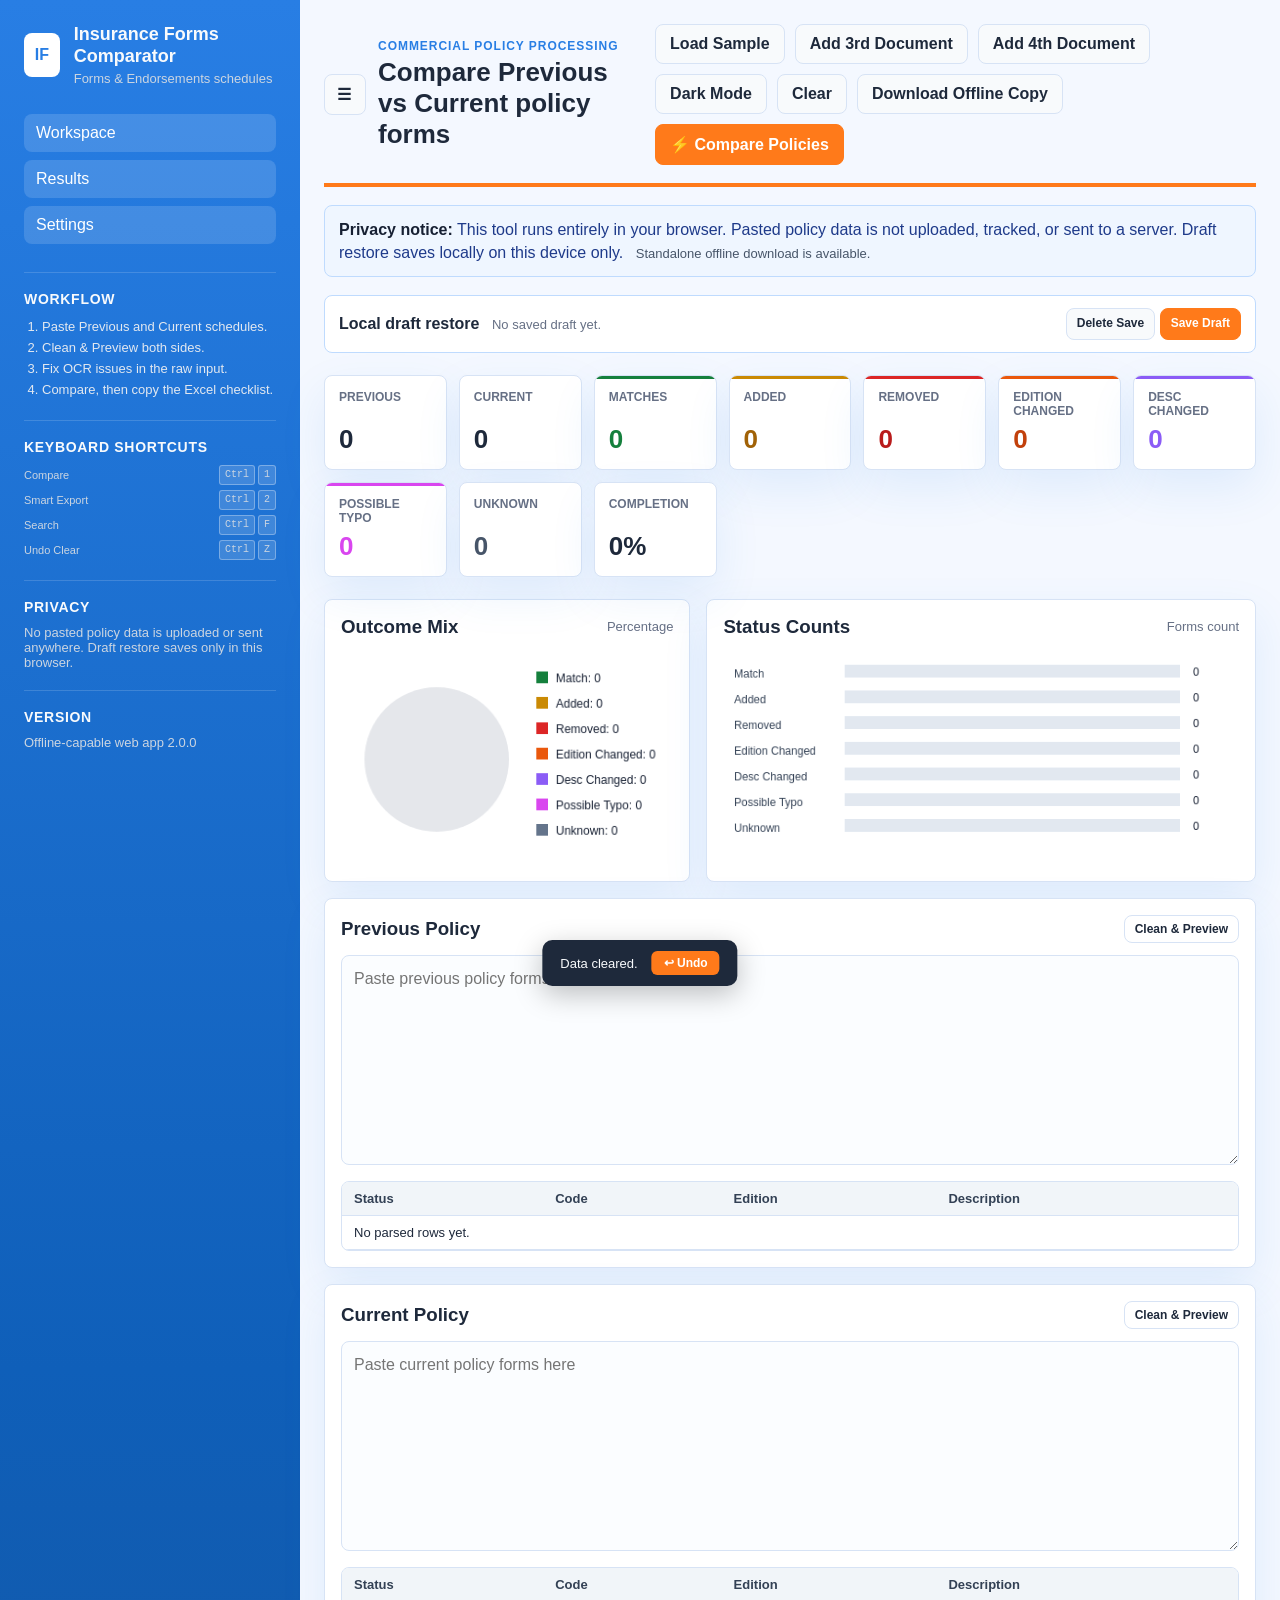
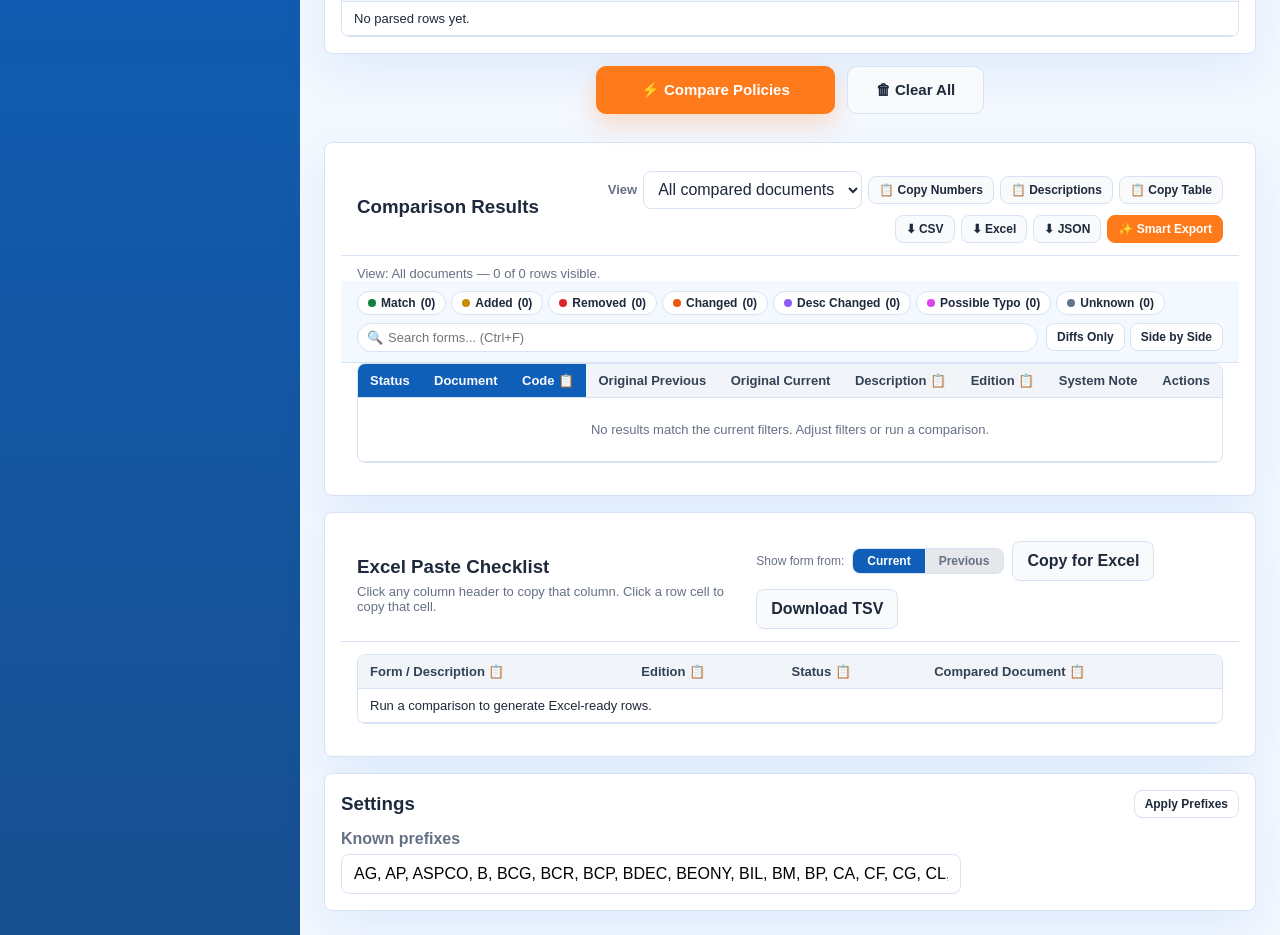
==== commit 244bdd91: "feat: extended prefix support and split-column OCR detection - Support 2-8 letter prefixes (BCG, BCP" ====
--- a/web/index.html
+++ b/web/index.html
@@ -320,7 +320,7 @@
             <button class="btn small" id="applySettingsBtn" type="button">Apply Prefixes</button>
           </div>
           <label for="prefixInput">Known prefixes</label>
-          <input id="prefixInput" type="text" value="AG, AP, B, BM, BP, CA, CF, CG, CL, CM, CP, CR, CU, CX, CY, DE, DL, DP, DS, EB, EP, FB, FL, FO, FP, GI, HO, IH, IL, IM, IN, MC, MI, MM, MP, OP, PM, PP, PR, SE, SF, TC, WC" />
+          <input id="prefixInput" type="text" value="AG, AP, ASPCO, B, BCG, BCR, BCP, BDEC, BEONY, BIL, BM, BP, CA, CF, CG, CL, CM, CP, CR, CU, CX, CY, DE, DL, DP, DS, EB, EP, FB, FL, FO, FP, GI, HO, IH, IL, IM, IN, MC, MI, MM, MP, OP, PM, PP, PR, SE, SF, TC, WC" />
         </section>
       </main>
     </div>
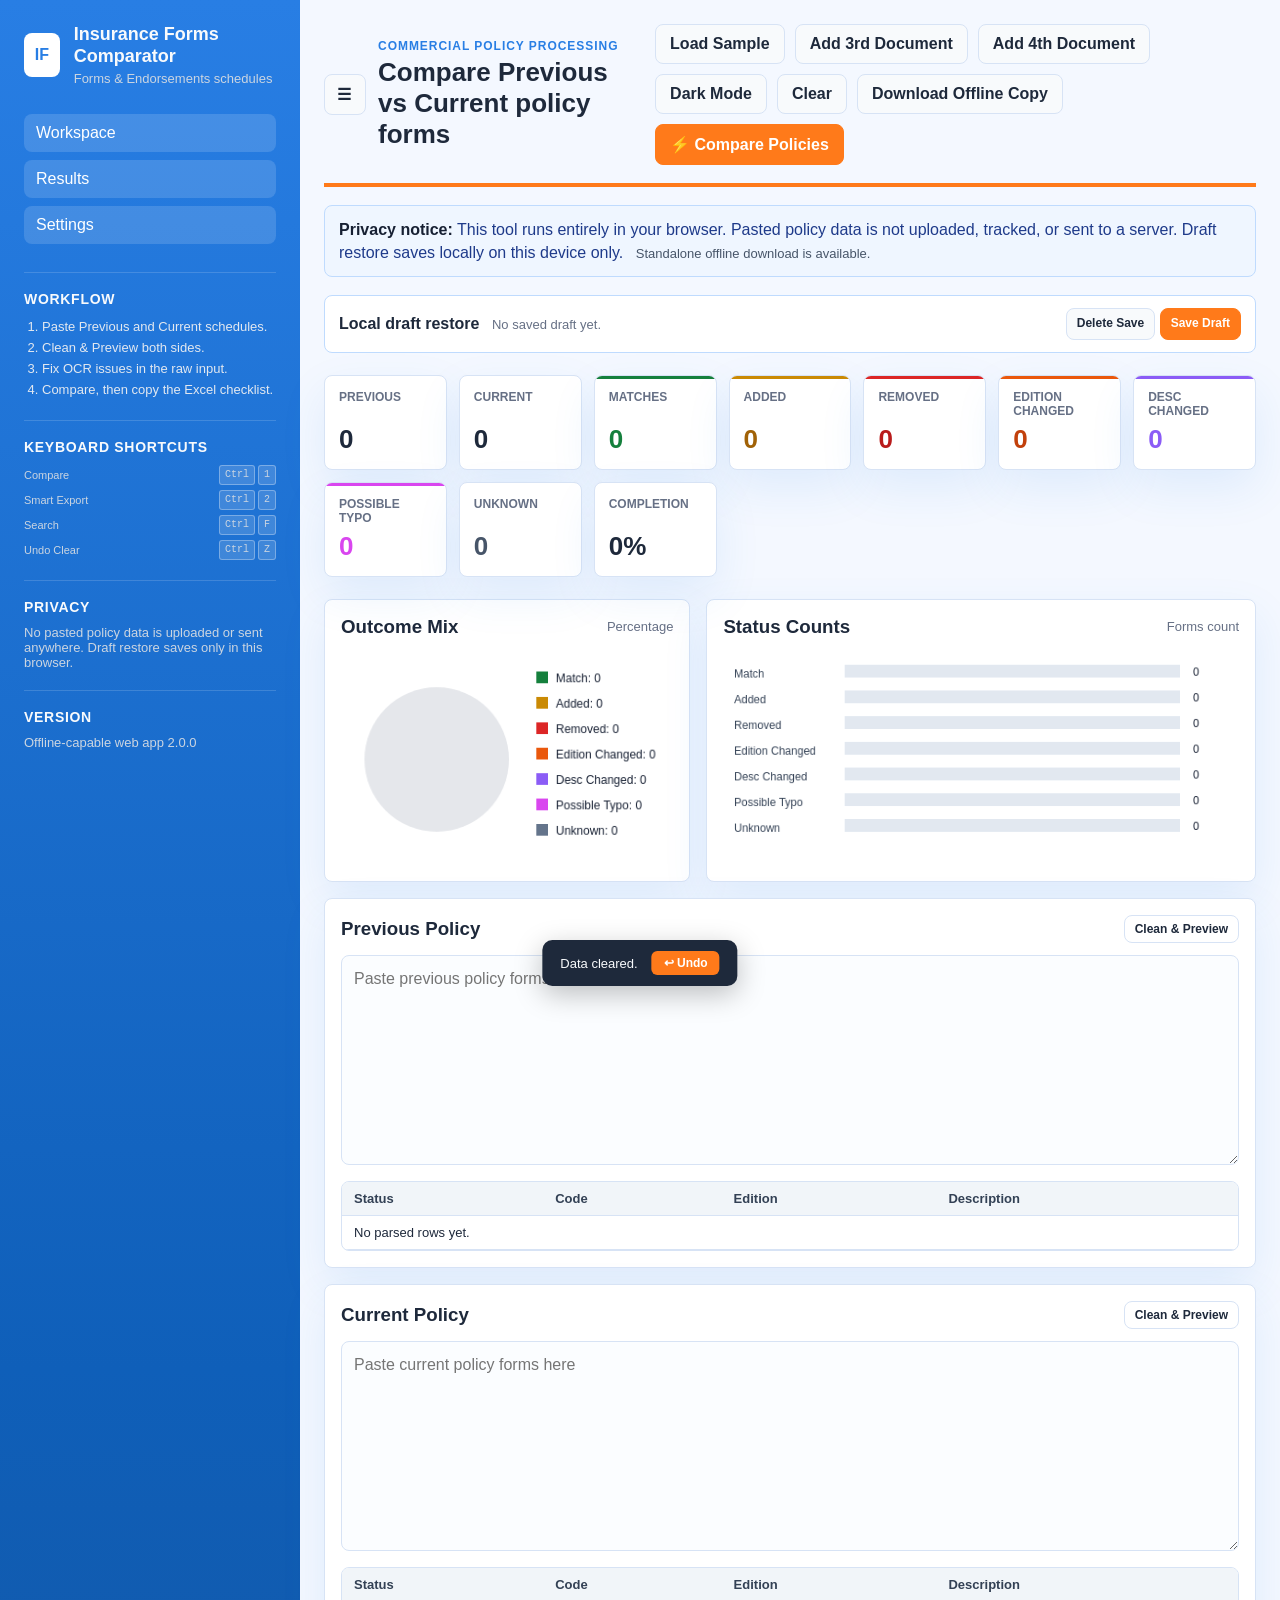
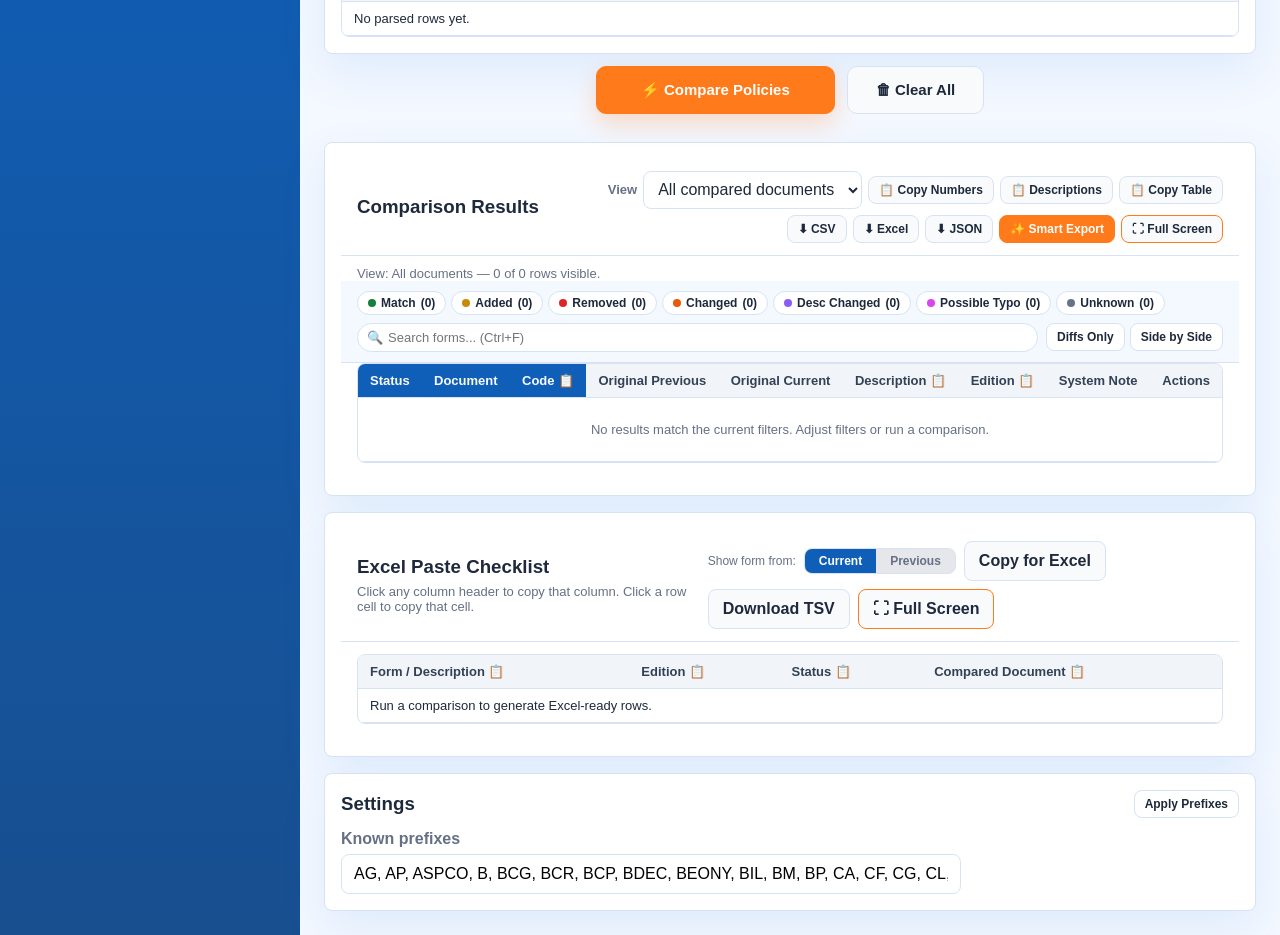
==== commit c3e2bca7: "feat: add scrollable tables and full screen maximize view for large datasets" ====
--- a/web/index.html
+++ b/web/index.html
@@ -221,6 +221,7 @@
               <button class="btn secondary small" id="exportExcelBtn" type="button">⬇ Excel</button>
               <button class="btn secondary small" id="exportJsonBtn" type="button">⬇ JSON</button>
               <button class="btn primary small" id="smartExportBtn" type="button">✨ Smart Export</button>
+              <button class="btn secondary small" id="maximizeResultsBtn" type="button" style="font-weight:700; border-color:var(--accent);">⛶ Full Screen</button>
             </div>
           </div>
 
@@ -298,6 +299,7 @@
               </div>
               <button class="btn secondary" id="copyExcelBtn" type="button">Copy for Excel</button>
               <button class="btn secondary" id="downloadTsvBtn" type="button">Download TSV</button>
+              <button class="btn secondary" id="maximizeChecklistBtn" type="button" style="font-weight:700; border-color:var(--accent);">⛶ Full Screen</button>
             </div>
           </div>
           <div class="results-table-wrap" style="margin:12px 16px 16px;">
--- a/web/styles.css
+++ b/web/styles.css
@@ -176,7 +176,8 @@
 textarea { width: 100%; height: 210px; margin: 12px 0; padding: 12px; border: 1px solid var(--line); border-radius: 8px; resize: vertical; color: var(--ink); background: #fbfdff; line-height: 1.4; }
 
 /* ===== TABLES ===== */
-.preview-table-wrap, .results-table-wrap { overflow: auto; border: 1px solid var(--line); border-radius: 8px; }
+.preview-table-wrap { overflow: auto; border: 1px solid var(--line); border-radius: 8px; max-height: 320px; }
+.results-table-wrap { overflow: auto; border: 1px solid var(--line); border-radius: 8px; max-height: 480px; }
 table { width: 100%; border-collapse: collapse; min-width: 680px; }
 th, td { padding: 9px 12px; border-bottom: 1px solid var(--line); text-align: left; vertical-align: top; font-size: 13px; }
 th { background: #f1f5f9; color: #334155; font-weight: 800; position: sticky; top: 0; z-index: 1; }
@@ -449,3 +450,37 @@
   font-weight: 700;
 }
 
+/* ===== MAXIMIZED FULL SCREEN VIEWS ===== */
+.results-section.maximized {
+  position: fixed !important;
+  top: 0 !important;
+  left: 0 !important;
+  width: 100vw !important;
+  height: 100vh !important;
+  z-index: 9999 !important;
+  background: var(--panel) !important;
+  margin: 0 !important;
+  padding: 20px 24px !important;
+  display: flex !important;
+  flex-direction: column !important;
+  box-sizing: border-box !important;
+}
+
+body.section-maximized {
+  overflow: hidden !important; /* Disable main body scrolling */
+}
+
+.results-section.maximized .results-table-wrap {
+  max-height: none !important;
+  flex: 1 !important;
+  margin: 12px 0 0 0 !important;
+  height: auto !important;
+}
+
+.results-section.maximized .results-section-head,
+.results-section.maximized .section-head {
+  padding: 0 0 12px 0 !important;
+  border-bottom: 1px solid var(--line) !important;
+  flex-shrink: 0 !important;
+}
+
